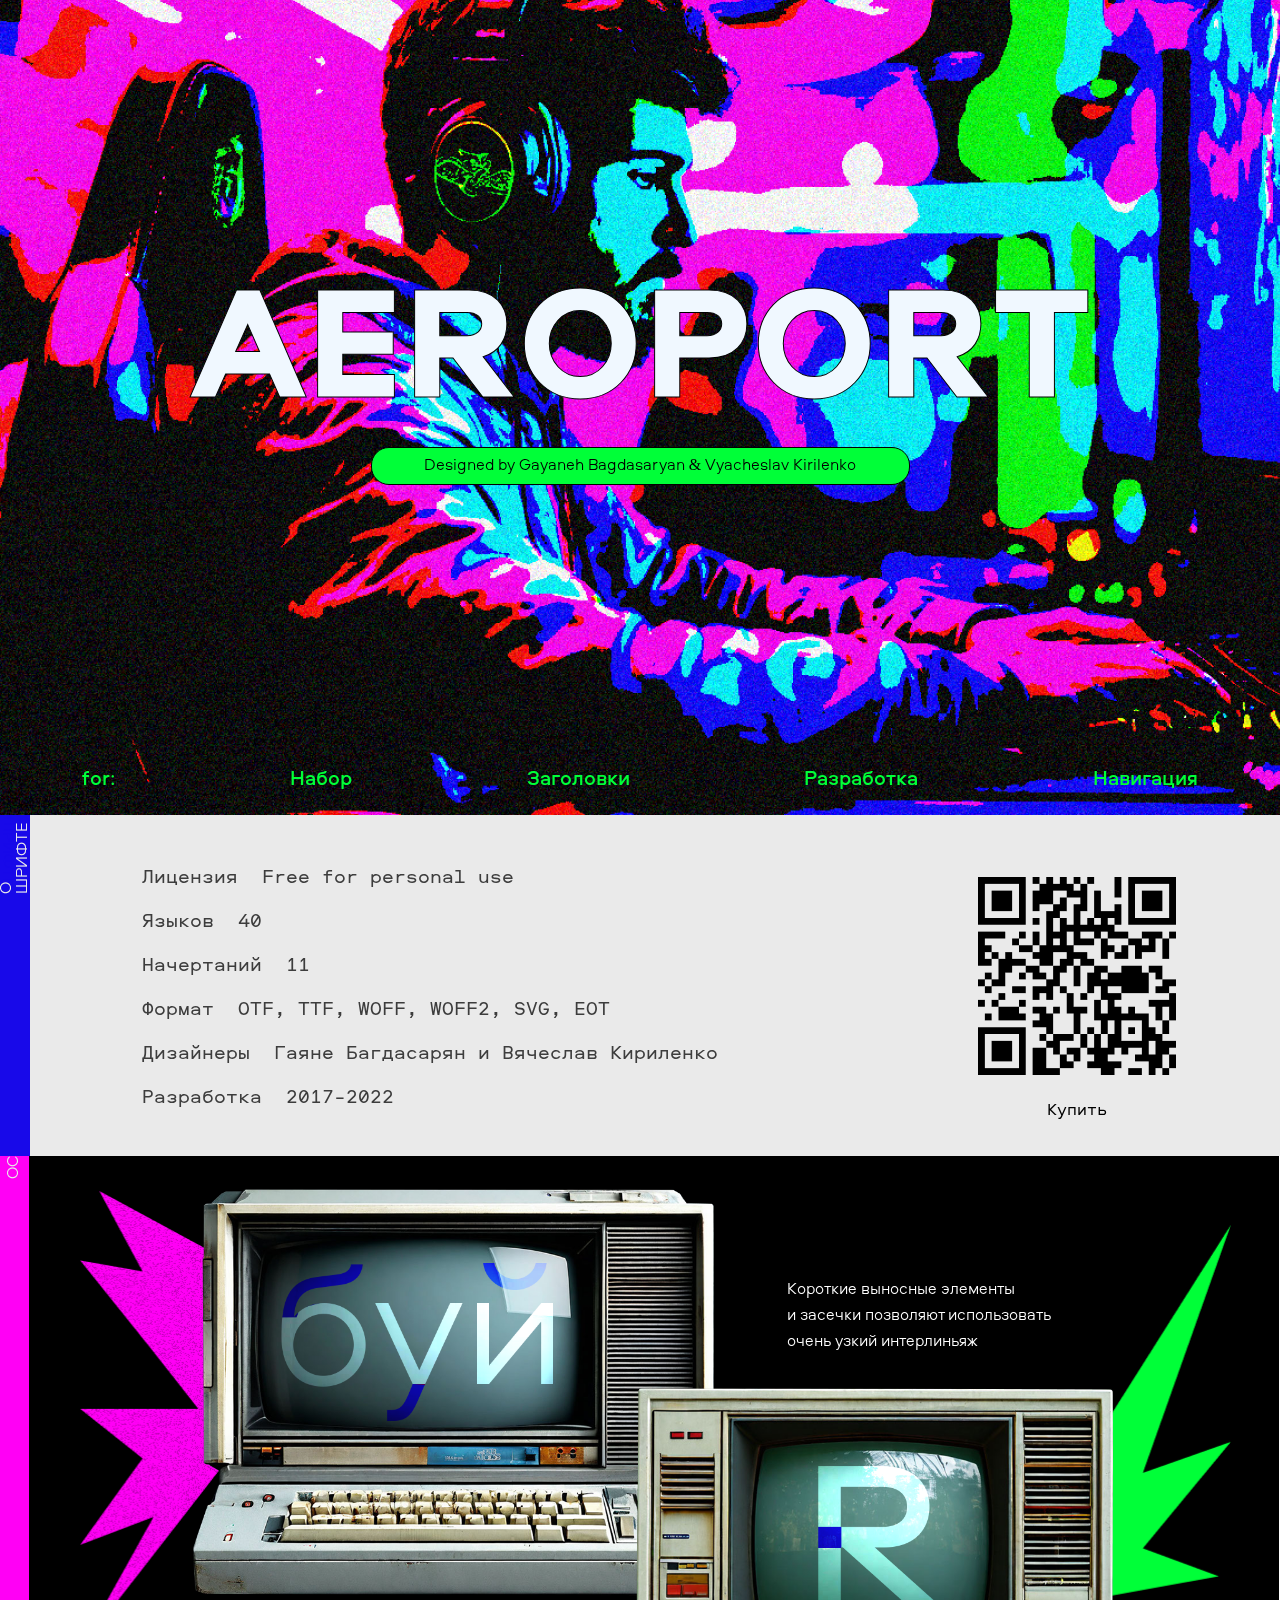
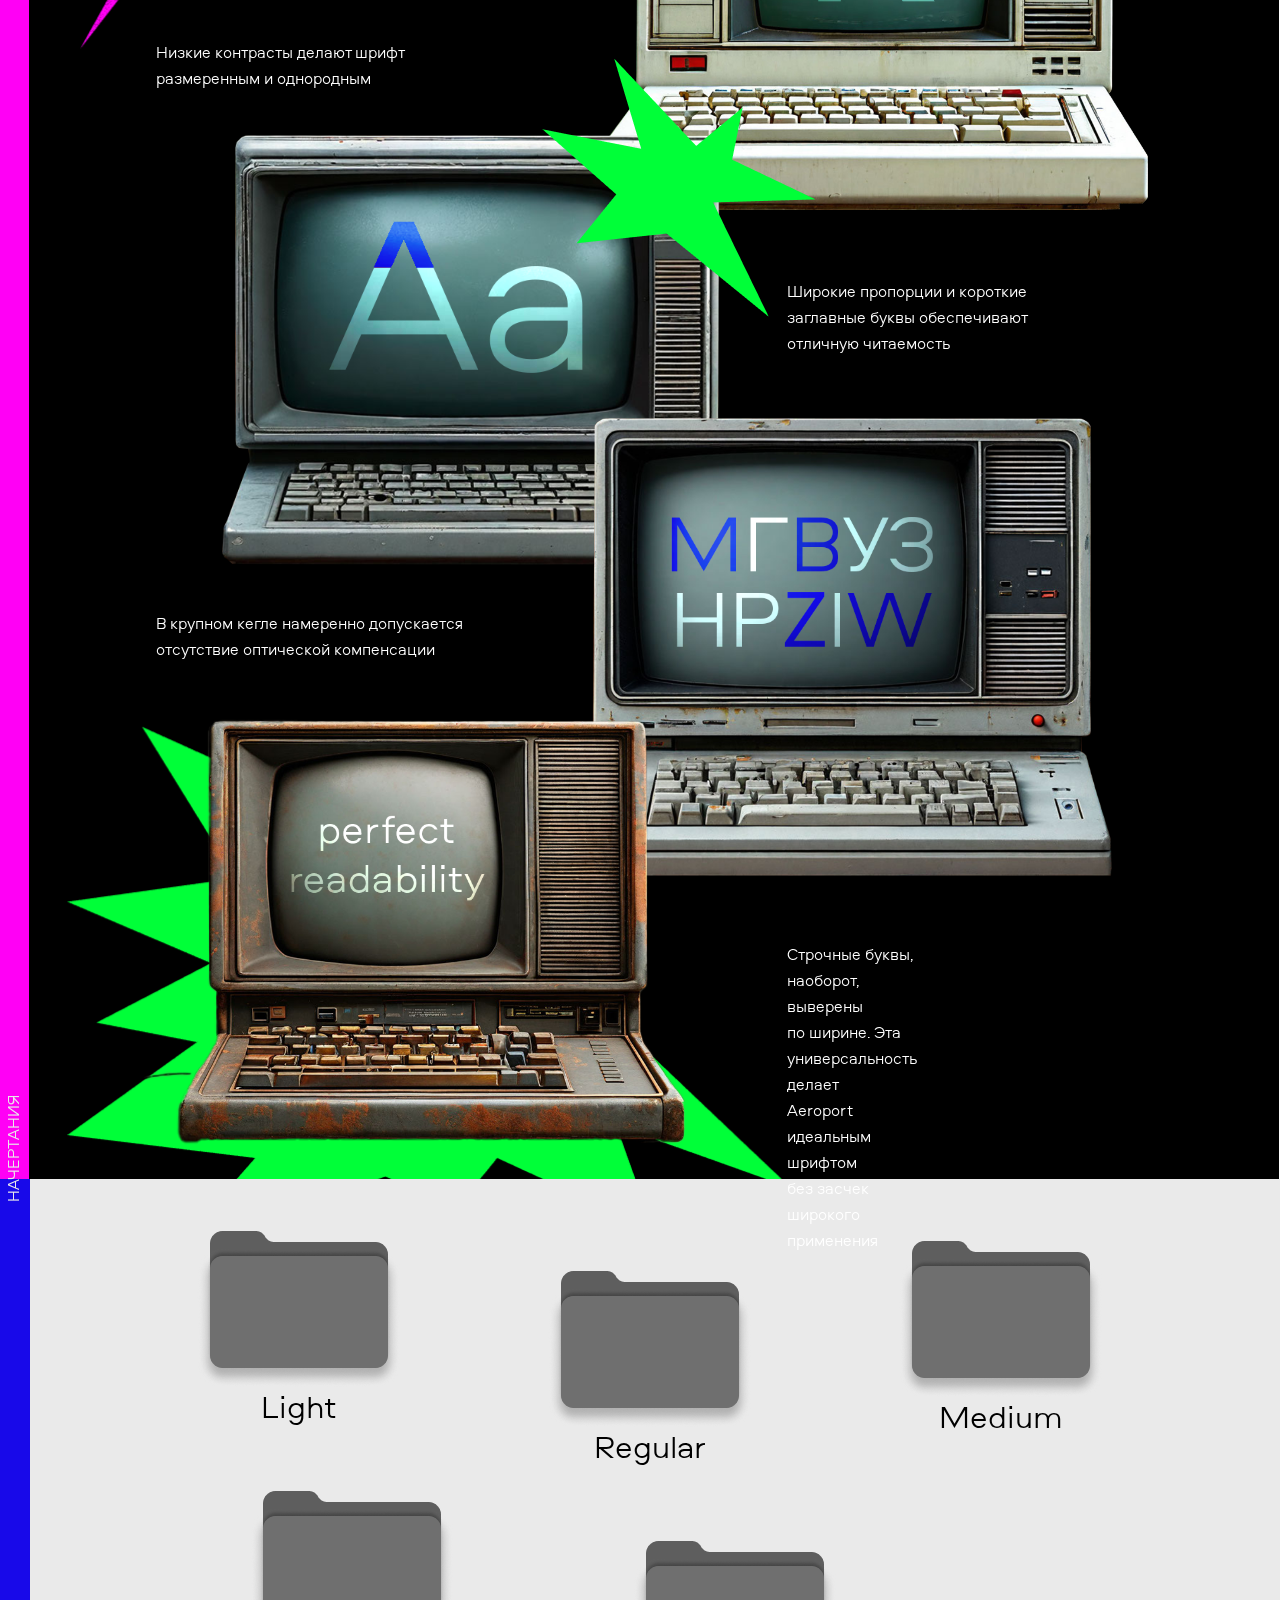
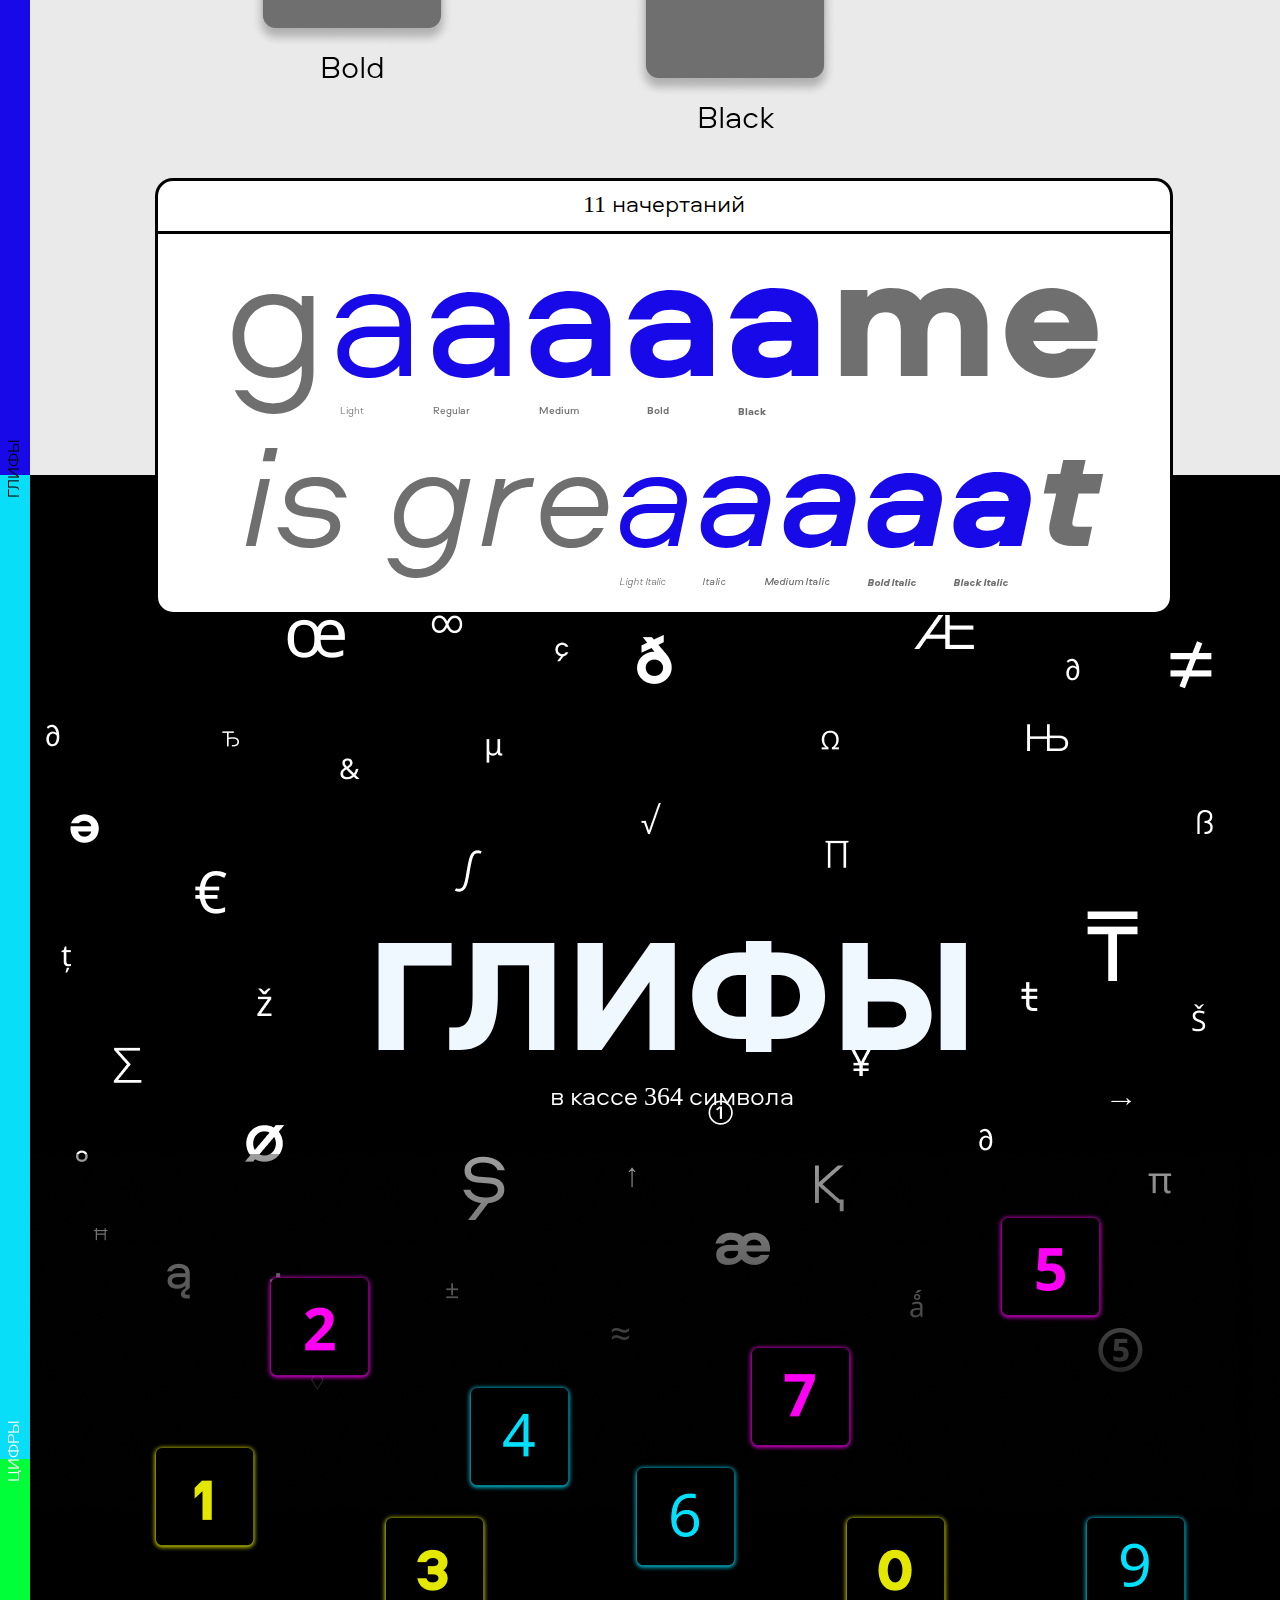
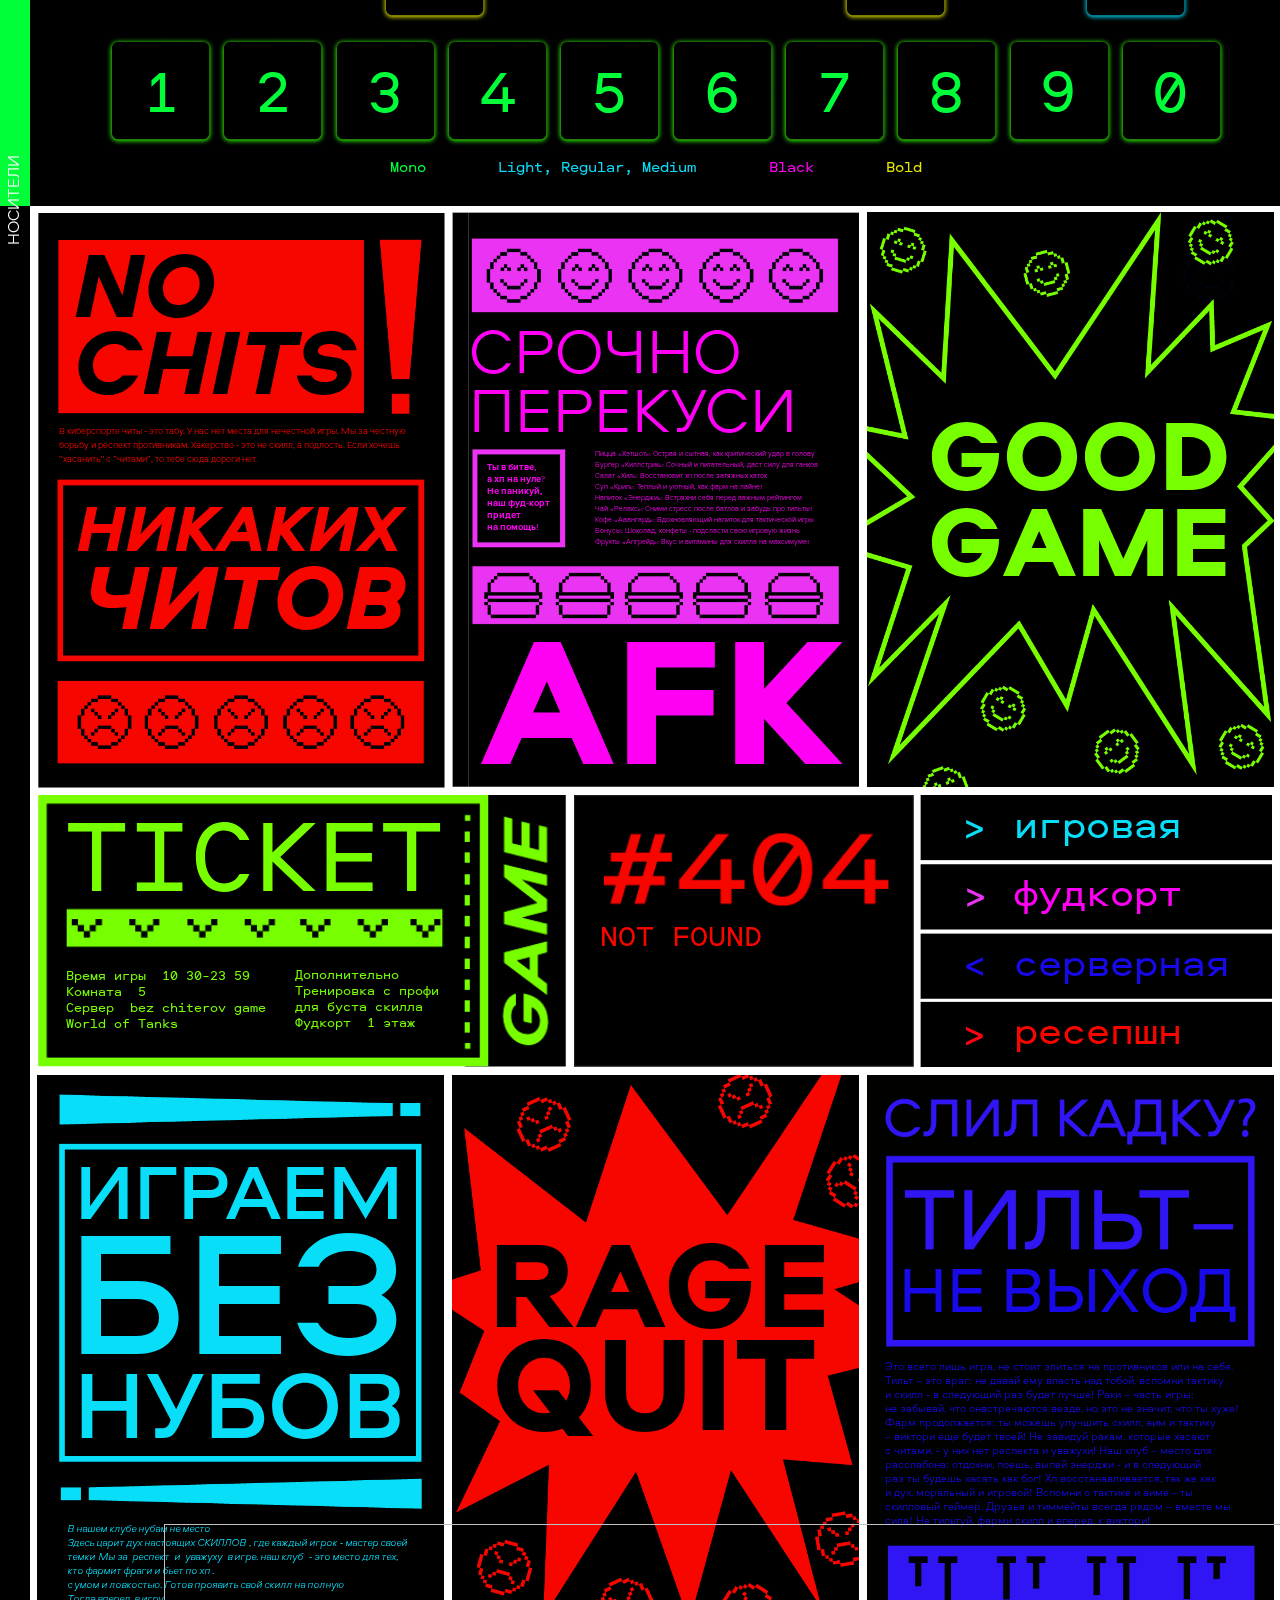
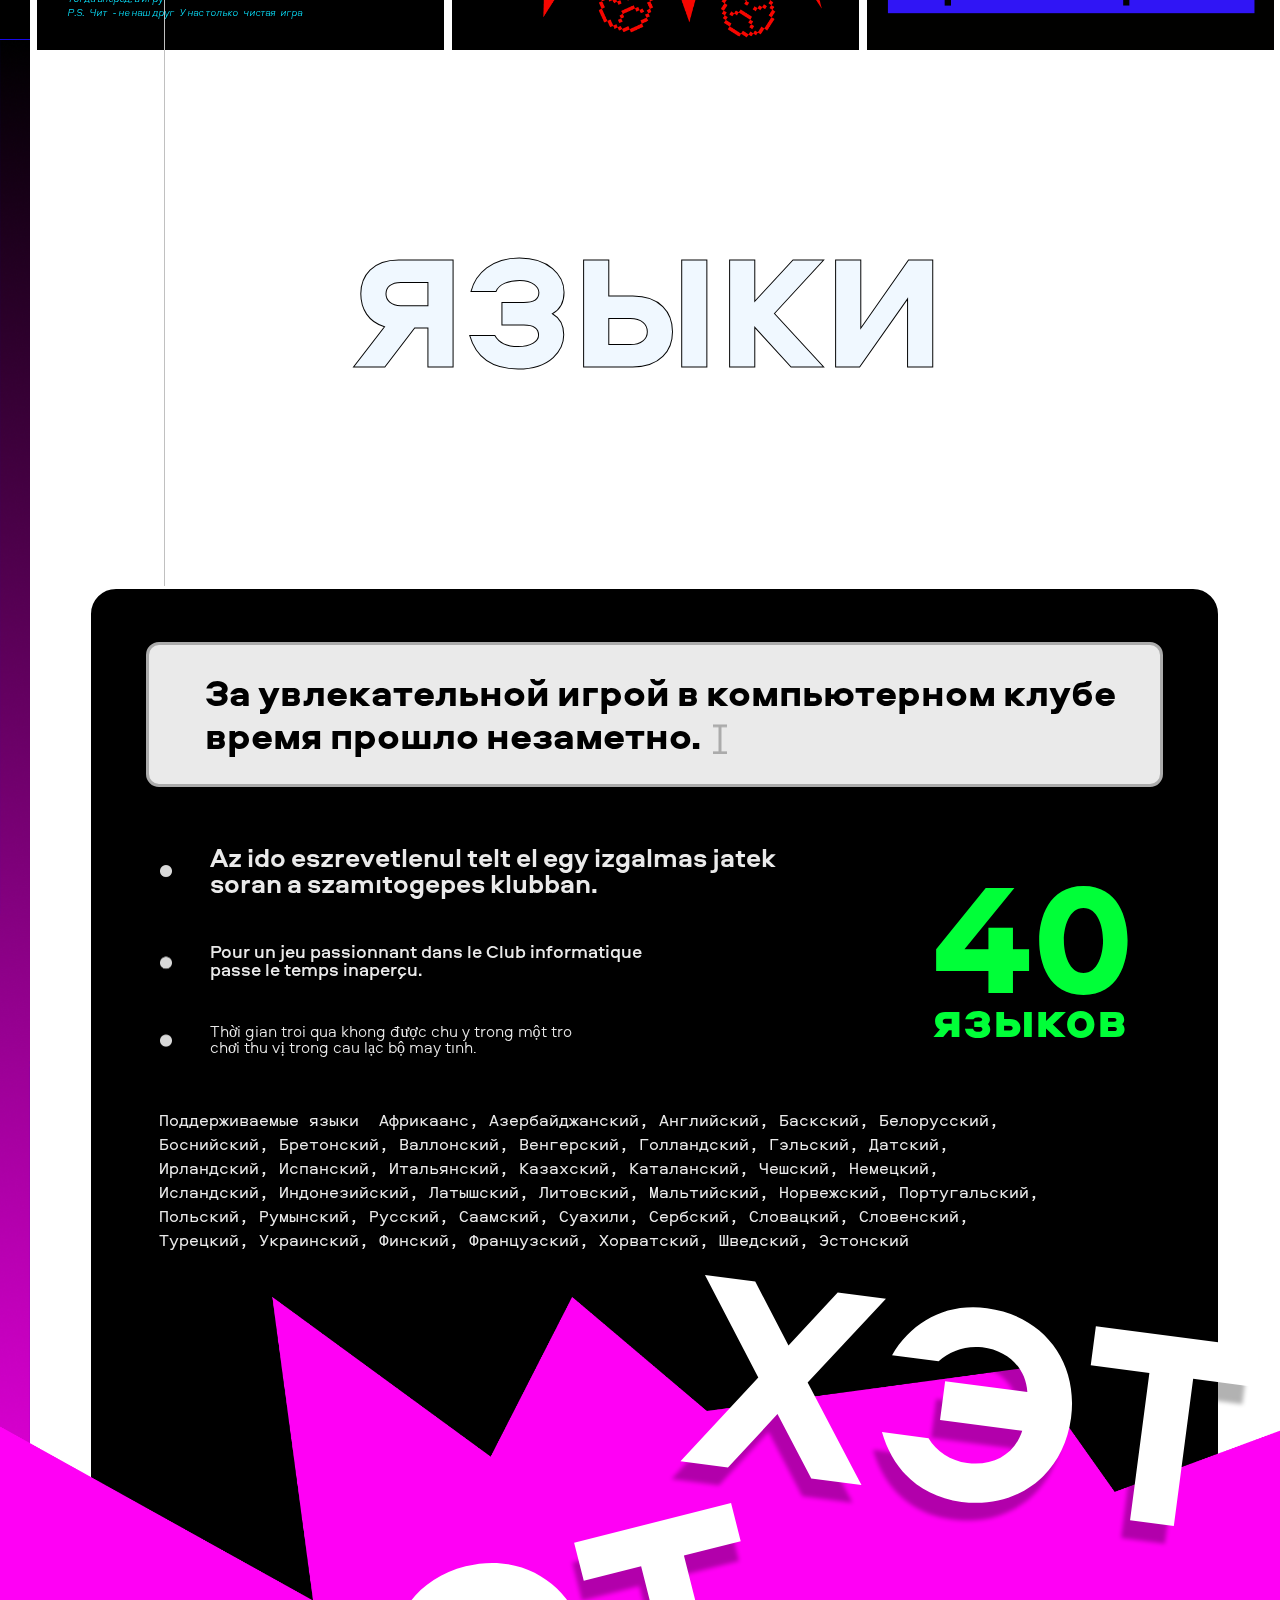
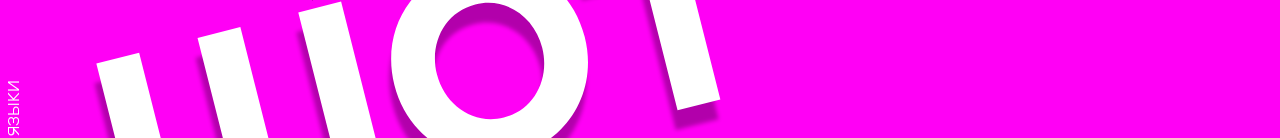
==== index.html @ 0248f1ca "drafr-version-2" ====
<!DOCTYPE html>
<html lang="en">
<head>
<meta charset="UTF-8">
<meta name="viewport" content="width=device-width, initial-scale=1.0">
<title>Document</title>
<link rel="stylesheet" href="./css/style.css">
</head>
<body>
    <div id="all-content">
<section class="section-1">
    <div id="section-1-d1">
        <p class="h1">AEROPORT</p> 
        <div class="rectangle"> 
        <div class="section-h2"> Designed by Gayaneh Bagdasaryan & Vyacheslav Kirilenko</div>
        </div>
    </div>
    <div id="for-sec1">
    <p class="text-sec1"> for:</p>
    <p class="text-sec1"> Набор</p>
    <p class="text-sec1"> Заголовки</p>
    <p class="text-sec1">Разработка</p>
    <p class="text-sec1">Навигация</p>
    </div>
</section>

<section class="section-2">
    <div id="navrectangle2">
        <p class="navcolumn">
            О ШРИФТЕ
        </p>
        <p id="navcolumn">О ШРИФТЕ </p>
    </div>
    <div class="contentsec2">
        <div> 
            <p class="aboutfont">
            Лицензия: Free for personal use <br>
            Языков: 40 <br>
            Начертаний: 11<br>
            Формат: OTF, TTF, WOFF, WOFF2, SVG, EOT <br>
            Дизайнеры: Гаяне Багдасарян и Вячеслав Кириленко <br>
            Разработка: 2017-2022
            </p>
        </div>
        <div class="QRbuy"> 
            <img src="./img/QR.png" alt="" class="QR">
            <p class="buy">Купить</p>
    </div> 
        </div> 
</section>

<section class="section-3">

<div id="sec3">
    <div>
    <img src="./img/star sec3.png" id="starsec3">
    <img src="./img/booy.png" id="booy">
    <p id="t1sec3" class="text-sec3"> Короткие выносные элементы <br> и засечки позволяют использовать <br> очень узкий интерлиньяж</p>
    <img src="./img/R.png" id="R">
    <p id="t2sec3" class="text-sec3"> Низкие контрасты делают шрифт <br> размеренным и однородным </p>
    <p id="t3sec3" class="text-sec3"> Широкие пропорции и короткие <br> заглавные буквы обеспечивают <br>отличную читаемость</p>
    <img src="./img/Aa.png" id="Aa">
    <p id="t4sec3" class="text-sec3"> В крупном кегле намеренно допускается <br> отсутствие оптической компенсации</p>
    <img src="./img/МГВУЗ HPZIW.png" id="HPZIW">
    <p id="t5sec3" class="text-sec3"> Строчные буквы, наоборот, выверены <br> по ширине. Эта универсальность делает<br> Aeroport идеальным шрифтом <br> без засчек широкого применения</p>
    <img src="./img/perfect readability.png" id="perfectreadability">
</div>
<div id="background3-union">
    <div id="navrectangle3">
    <p id="navcolumn3"> ОСОБЕННОСТИ</p>
    <p class="dop-rec">mbbkggb</p>    
    </div>
    <img src="./img/background3.png" id="background3">
</div>
<img id="details-sec3" src="/img/details for sec3.png">
</div>
</section>
<div id="sec4">
    <div id="navrectangle4"> 
        <p id="navcolumn4">НАЧЕРТАНИЯ</p>
    </div>
</div>

<section id="section-4">
<div class="folders_union">
    <div class="folders" id="light-folder">
        <img src="./img/folder.png" id="light">
        <p class="text-sec4" id="t-light"> Light</p>
    </div>
    <div class="content-folder" id="content-folder1">
        <div class="arrows-folder"> 
        <img src="./img/Component 5/Vector 59.png">
        <img src="img/Component 5/Vector 60.png">
        </div>
        <div class="hr-content-folder"> </div>
        <div class="block-1-folders">
        <p class="h1-content-folder" id="h1-1-light-folder">Light </p>
        <p class="text-content-folder" id="text-1--folder">Жгучий экстаз, близкий к финишу, проявил себя в быстром забеге, где юный игрок ловко маневрировал, чтобы вырваться вперед, но внезапно, хитрый соперник, оказавшись перед ним,  заблокировал доступ к цели, и юный герой остался
            у подножия триумфа.</p>
        </div>
        <div class="block-2-folders">
        <p class="text2-folder1" class="h1-content-folder" >Light Italic </p>
        <p class="text2-folder1" class="text-content-folder">Жгучий экстаз, близкий к финишу, проявил себя в быстром забеге, где юный игрок ловко маневрировал, чтобы вырваться вперед, но внезапно, хитрый соперник, оказавшись перед ним,  заблокировал доступ к цели, и юный герой остался
            у подножия триумфа.</p>
        </div>
    </div>

    <div class="folders" id="regular-folder">
        <img src="./img/folder.png" id="regular">
        <p class="text-sec4" id="t-regular"> Regular</p>
    </div>
    <div class="content-folder" id="content-folder2">
        <div class="arrows-folder"> 
        <img src="./img/Component 5/Vector 59.png">
        <img src="img/Component 5/Vector 60.png">
        </div>
        <div class="hr-content-folder"> </div>
        <div class="block-1-folders">
        <p class="text-folder2" >Regular </p>
        <p class="text-folder2">Быстрый, яркий и захватывающий мир компьютерных игр <br>завораживает всех без исключения: от юных энтузиастов 
            <br>до опытных профессионалов.</p>
        </div>
        <div class="block-2-folders">
        <p  class="text2-folder2">Regular italic</p>
        <p  class="text2-folder2">Быстрый, яркий и захватывающий мир компьютерных игр <br>завораживает всех без исключения: от юных энтузиастов 
            <br>до опытных профессионалов.</p>
        </div>
    </div>

    <div class="folders" id="medium-folder">
    <img src="./img/folder.png" id="Medium">
    <p class="text-sec4" id="t-medium">Medium</p> 
    </div>
    <div class="content-folder" id="content-folder3">
        <div class="arrows-folder"> 
        <img src="./img/Component 5/Vector 59.png">
        <img src="img/Component 5/Vector 60.png">
        </div>
        <div class="hr-content-folder"> </div>
        <div class="block-1-folders">
        <p class="text1-folder3">Medium </p>
        <p class="text1-folder3">Быстрый, яркий и захватывающий мир компьютерных игр <br>завораживает всех без исключения: от юных энтузиастов 
            <br>до опытных профессионалов.</p>
        </div>
        <div class="block-2-folders">
        <p class="text2-folder3">Medium italic</p>
        <p class="text2-folder3">Быстрый, яркий и захватывающий мир компьютерных игр <br>завораживает всех без исключения: от юных энтузиастов 
            <br>до опытных профессионалов.</p>
        </div>
    </div>


    <div class="folders" id="bold-folder">
    <img src="./img/folder.png" id="bold">
    <p class="text-sec4" id="t-bold"> Bold</p>
    </div>
    <div class="content-folder" id="content-folder4">
        <div class="arrows-folder"> 
        <img src="./img/Component 5/Vector 59.png">
        <img src="img/Component 5/Vector 60.png">
        </div>
        <div class="hr-content-folder"> </div>
        <div class="block-1-folders">
        <p class="text1-folder4">Bold </p>
        <p class="text1-folder4" >Быстрый, яркий и захватывающий мир компьютерных игр <br>завораживает всех без исключения: от юных энтузиастов 
            <br>до опытных профессионалов.</p>
        </div>
        <div class="block-2-folders">
        <p class="text2-folder4">Bold italic</p>
        <p class="text2-folder4">Быстрый, яркий и захватывающий мир компьютерных игр <br>завораживает всех без исключения: от юных энтузиастов 
            <br>до опытных профессионалов.</p>
        </div>
    </div>

    <div class="folders"id="black-folder">
    <img src="./img/folder.png" id="black">
    <p class="text-sec4" id="t-black"> Black</p>
    </div>
    <div class="content-folder" id="content-folder5">
        <div class="arrows-folder"> 
        <img src="./img/Component 5/Vector 59.png">
        <img src="img/Component 5/Vector 60.png">
        </div>
        <div class="hr-content-folder"> </div>
        <div class="block-1-folders">
        <p class="text1-folder5">Black </p>
        <p class="text1-folder5">Жгучий экстаз, близкий к финишу, проявил себя в быстром забеге, где юный игрок ловко маневрировал, чтобы вырваться вперед, но внезапно, хитрый соперник, оказавшись перед ним,  заблокировал доступ к цели, и юный герой остался
            у подножия триумфа.</p>
        </div>
        <div class="block-2-folders">
        <p class="text2-folder5">Black italic</p>
        <p class="text2-folder5">Жгучий экстаз, близкий к финишу, проявил себя в быстром забеге, где юный игрок ловко маневрировал, чтобы вырваться вперед, но внезапно, хитрый соперник, оказавшись перед ним,  заблокировал доступ к цели, и юный герой остался 
            у подножия триумфа.</p>
        </div>
    </div>

    <div class="folders"id="mono-folder">
    <img src="./img/folder.png" id="mono">
    <p class="text-sec4" id="t-mono">Mono</p>
    </div>
    <div class="content-folder" id="content-folder6">
        <div class="arrows-folder"> 
        <img src="./img/Component 5/Vector 59.png">
        <img src="img/Component 5/Vector 60.png">
        </div>
        <div class="hr-content-folder"> </div>
        <div class="block-1-folders">
        <p class="text1-folder6">Mono </p>
        <p class="text1-folder6">Жгучий экстаз, близкий к финишу, проявил себя в быстром забеге, где юный игрок ловко маневрировал, чтобы вырваться вперед, но внезапно, хитрый соперник, оказавшись перед ним,  заблокировал доступ к цели, и юный герой остался
            у подножия триумфа.</p>
        </div>
    </div>  
</div>




<div id="typefaces">
    <p id="h1-typefaces"> 11 начертаний</p>
    <div id="hr-typefaces"> </div>
    <div id="gameisgreat">
    <div id="letters-gaaaaame">
    <p class="gaaaaame" id="g">g</p>
    <p class="gaaaaame" class="a" id="a-l">a</p>
    <p class="gaaaaame" class="a"id="a-r">a</p>
    <p class="gaaaaame" class="a"id="a-m">a</p>
    <p class="gaaaaame" class="a" id="a-bo">a</p>
    <p class="gaaaaame"class="a"id="a-bl">a</p>
    <p class="gaaaaame"id="m">m</p>
    <p class="gaaaaame"id="e">e</p>
    </div>
    <div class="signatures" id="signatures-gaaaaame">
        <p id="Light-typefaces"> Light</p>
        <p id="Regular-typefaces"> Regular</p>
        <p id="Medium-typefaces">Medium </p>
        <p id="Bold-typefaces"> Bold </p>
        <p id="Black-typefaces"> Black </p>
    </div>
    <div id="letters-greaaaaat"> 
        <p class="greaaaaat" id="isgre"> is gre</p>
        <p class="greaaaaat"id="a-l-i">a</p>
        <p class="greaaaaat"id="a-i">a</p>
        <p class="greaaaaat"id="a-m-i"> a</p>
        <p class="greaaaaat" id="a-bo-i"> a</p>
        <p class="greaaaaat" id="a-bl-i"> a</p>
        <p class="greaaaaat" id="t"> t</p>
    </div>
    <div class="signatures" id="signatures-greaaaaat">
        <p  id="LightItalic-typefaces"> Light Italic</p>
        <p id="Italic-typefaces"> Italic</p>
        <p id="MediumItalic-typefaces">Medium Italic</p>
        <p id="BoldItalic-typefaces"> Bold Italic</p>
        <p id="BlackItalic-typefaces"> Black Italic</p>
    </div>
    </div>
</div>
</section>

<section id="section-5">
<div id="navrectangle5"> 
<p id="navcolumn5">ГЛИФЫ</p>
<p class="dop-rec">g</p>
</div>
<div id="glips">
<p id="h1-Glifs"> ГЛИФЫ</p>
<p id="cassa"> в кассе 364 символа</p>
</div>
<div id="navrectangle6"> 
    <p id="navcolumn6">ЦИФРЫ</p>
    <p class="dop-rec">g</p>
</div>
<img src=".//img/buttom yellow.png" id="one-yellow">
<!-- <p class="bold-numbers" id="number-one-yellow"> 1</p> -->
<img src=".//img/buttom pink.png" id="two-pink">
<img src=".//img/buttom yellow3.png" id="three-yellow">
<img src=".//img/buttom blue.png" id="fore-blue">
<img src=".//img/buttom blue6.png" id="six-blue">
<img src=".//img/buttom pink 7.png" id="seven-pink">
<img src=".//img/buttom yellow 0.png" id="zero-yellow">
<img src=".//img/buttom pink 5.png" id="five-pink">
<img src=".//img/buttom blue9.png" id="nine-blue">
<div id="green-buttoms">
<img src=".//img/buttom green.png">
<img src=".//img/buttom green.png">
<img src=".//img/buttom green.png">
<img src=".//img/buttom green.png">
<img src=".//img/buttom green.png">
<img src=".//img/buttom green.png">
<img src=".//img/buttom green.png">
<img src=".//img/buttom green.png">
<img src=".//img/buttom green.png">
<img src=".//img/buttom green.png">
</div>
<div id="numbers-green-buttoms">
<p>1 </p>
<p>2 </p>
<p>3 </p>
<p>4 </p>
<p> 5</p>
<p>6 </p>
<p>7 </p>
<p>8</p>
<p> 9</p>
<p> 0</p>
</div> 
<div id="numbers-typefaces">
<p id="Mono-numbers-typefaces"> Mono</p>
<p id="Light-numbers-typefaces"> Light, Regular, Medium </p>
<p id="Black-numbers-typefaces"> Black</p>
<p id="Bold-numbers-typefaces"> Bold</p>
</div>
</section>

<section id="section-6">
    <div id="navrectangle7"> 
        <p class="dop-rec">g</p>
        <p id="navcolumn7">НОСИТЕЛИ</p>
    </div>
    <img src="./img/Ресурс 2-8.png" id="no-chits">
    <img src=".//img/Ресурс 1-8.png" id="noob">
    <img src="./img/Ресурс 3-8.png" id="go-eat">
    <img src="./img/">
    <p id="h1-no-chits"> NO <br>CHITS!</p>
    <p id="text-no-chits"> В киберспорте читы - это табу.  У нас нет места для нечестной игры. Мы за честную 
        <br>борьбу и респект противникам. Хакерство - это не скилл, а подлость. Если хочешь 
        <br>"хасанить" с "читами", то тебе сюда дороги нет.</p>
    <p id="h2-no"> НИКАКИХ </p>
    <p id="h2-chits"> ЧИТОВ </p>
    <p id="h1-go-eat"> СРОЧНО<br>ПЕРЕКУСИ</p>
    <img id="good-game" src="./img/good game.png">
    <p id="h1-good-game">GOOD <br> GAME</p>
    <p id="text-go-eat"> Пицца «Хэтшот»: Острая и сытная, как критический удар в голову
        <br>Бургер «Киллстрик»: Сочный и питательный, даст силу для ганков
        <br>Салат «Хил»: Восстановит хп после затяжных каток 
        <br>Суп «Крип»: Теплый и уютный, как фарм на лайне!
        <br>Напиток «Энерджи»: Встряхни себя перед важным рейтингом
        <br>Чай «Релакс»: Сними стресс после батлов и забудь про тильты!
        <br>Кофе «Авангард»: Вдохновляющий напиток для тактической игры 
        <br>Бонусы: Шоколад, конфеты - подсласти свою игровую жизнь
        <br>Фрукты «Апгрейд»: Вкус и витамины для скилла на максимуме!</p>
    <p id="text2-go-eat"> Ты в битве, 
        <br>а хп на нуле? 
        <br>Не паникуй, 
        <br>наш фуд-корт
        <br>придет 
        <br>на помощь! </p>
        <p id="AFK"> AFK</p>
    <img src=".//img/ticket.png" id="ticket">
    <p id="h1-ticket"> TICKET</p>
    <p class="text-ticket" id="text1-ticket"> Время игры: 10:30-23:59
        <br>Комната: 5
        <br>Сервер: bez_chiterov@game
        <br>World of Tanks</P>
    <p class="text-ticket" id="text2-ticket">Дополнительно:
        <br>Тренировка с профи
        <br>для буста скилла
        <br>Фудкорт (1 этаж) </P>
    <img src=".//img/not-found.png" id="not-found">
    <p id="text-not-found"> NOT FOUND</p>
    <img src=".//img/rec1-sec6.png" id="rec1-sec6">
    <p id="t-rec-sec6"> игровая</p>
    <img src=".//img/rec2-sec6.png" id="rec2-sec6">
    <p id="text-rec2-sec6"> фудкорт</p>
    <img src="./img/rec1-sec6png.png" id="sec3-sec6">
    <p id="text-rec1-sec6"> серверная</p>
    <img src=".//img/rec4-sec6.png" id="rec4-sec6"> 
    <p id="text-rec4-sec6"> ресепшн</p>
    <img id="noob1" src=".//img/noob .png">
    <p class="h-noob" id="h1-noob">ИГРАЕМ</p>
    <p class="h-noob" id="h2-noob">БЕЗ</p>
    <p class="h-noob" id="h3-noob">НУБОВ</p>
    <p id="text-noob"> В нашем клубе нубам не место!
        <br>Здесь царит дух настоящих  СКИЛЛОВ", где каждый игрок - мастер своей "
        <br>темки"Мы за "респект" и "уважуху" в игре. наш клуб" - это место для тех, 
        <br>кто фармит фраги и бьет по хп .
        <br>с умом и ловкостью. Готов проявить свой скилл на полную? 
        <br>Тогда вперед, в игру! 
        <br>P.S. "Чит" - не наш друг! У нас только "чистая" игра!</p>
    <img src=".//img/rage quit.png" id="rage-quit">
    <p id="h1-rage-quit">RAGE</p>
    <p id="h2-rage-quit">QUIT</p>
    <img id="tilt" src=".//img/tilt.png">
    <p id="h3-tilt"> НЕ ВЫХОД</p>
    <p id="text-tilt">Это всего лишь игра, не стоит злиться на противников или на себя. 
        <br> Тильт – это враг: не давай ему власть над тобой, вспомни тактику 
        <br>и скилл - в следующий раз будет лучше! Раки – часть игры: 
        <br>не забывай, что онвстречаются везде, но это не значит, что ты хуже! 
        <br>Фарм продолжается: ты можешь улучшить скилл, аим и тактику 
        <br>– виктори еще будет твоей! Не завидуй ракам, которые хасают 
        <br>с читами, - у них нет респекта и уважухи! Наш клуб – место для 
        <br>расслабона: отдохни, поешь, выпей энерджи - и в следующий 
        <br>раз ты будешь хасать как бог! Хп восстанавливается, так же как 
        <br>и дух, моральный и игровой! Вспомни о тактике и аиме – ты 
        <br>скилловый геймер. Друзья и тиммейты всегда рядом – вместе мы
        <br>сила! Не тильтуй, фарми скилл и вперед, к виктори!</p>
</section>
<section id="section8">
<div id="back-sec8-union">
    <div id="navrectangle8">
    <img id="img-navrectangle8" src=".//img/navrec7.png">
    <p id="navcolumn8"> ЯЗЫКИ</p>
    </div>
<img id="background8" src=".//img/MOSHED-2024-10-4-0-28-43.gif">
</div>
<div id="interface-sec8">
</div>
<p class="h1" id="h1-laguages"> ЯЗЫКИ</p>
<div id="search-sec8"></div>
<p id="text-search">За увлекательной игрой в компьютерном клубе <br> время прошло незаметно.</p>
<img id="cursor" src=".//img/cursor.png">
<p id="text1-laguages"> Az idő észrevétlenül telt el egy izgalmas játék <br>során a számítógépes klubban.</p>
<p id="text2-laguages">Pour un jeu passionnant dans le Club informatique <br>passé le temps inaperçu.</p>
<p id="text3-laguages"> Thời gian trôi qua không được chú ý trong một trò <br>chơi thú vị trong câu lạc bộ máy tính.</p>
<p id="text4-laguages"> Поддерживаемые языки: Африкаанс, Азербайджанский, Английский, Баскский, Белорусский, <br> Боснийский, Бретонский, Валлонский, Венгерский, Голландский, Гэльский, Датский, <br>Ирландский, Испанский, Итальянский, Казахский, Каталанский, Чешский, Немецкий, <br>Исландский, Индонезийский, Латышский, Литовский, Мальтийский, Норвежский, Португальский, <br>Польский, Румынский, Русский, Саамский, Cуахили, Сербский, Словацкий, Словенский, <br>Турецкий, Украинский, Финский, Французский, Хорватский, Шведский, Эстонский</p>
<img id="circles" src=".//img/points.png"> 
<img id="hatshot" src=".//img/background-hatshot.png">
<p id="fourty"> 40</p>
<p id="lang">языков</p>
<p id="HAT"> ХЭТ</p>
<p id="SHOT"> ШОТ</p>
<div id="footer">
    <p id="art-practice">Арт-практика</p>
    <p id="name-of-autor"> Калимуллина Азалия</p>
    <p id="group">Б24ДЗ08</p>
</div>
</section>

</div>
</body>
</html>
---- css/style.css ----
@import "reset.css";
@import "content.css";
@import "fonts.css";
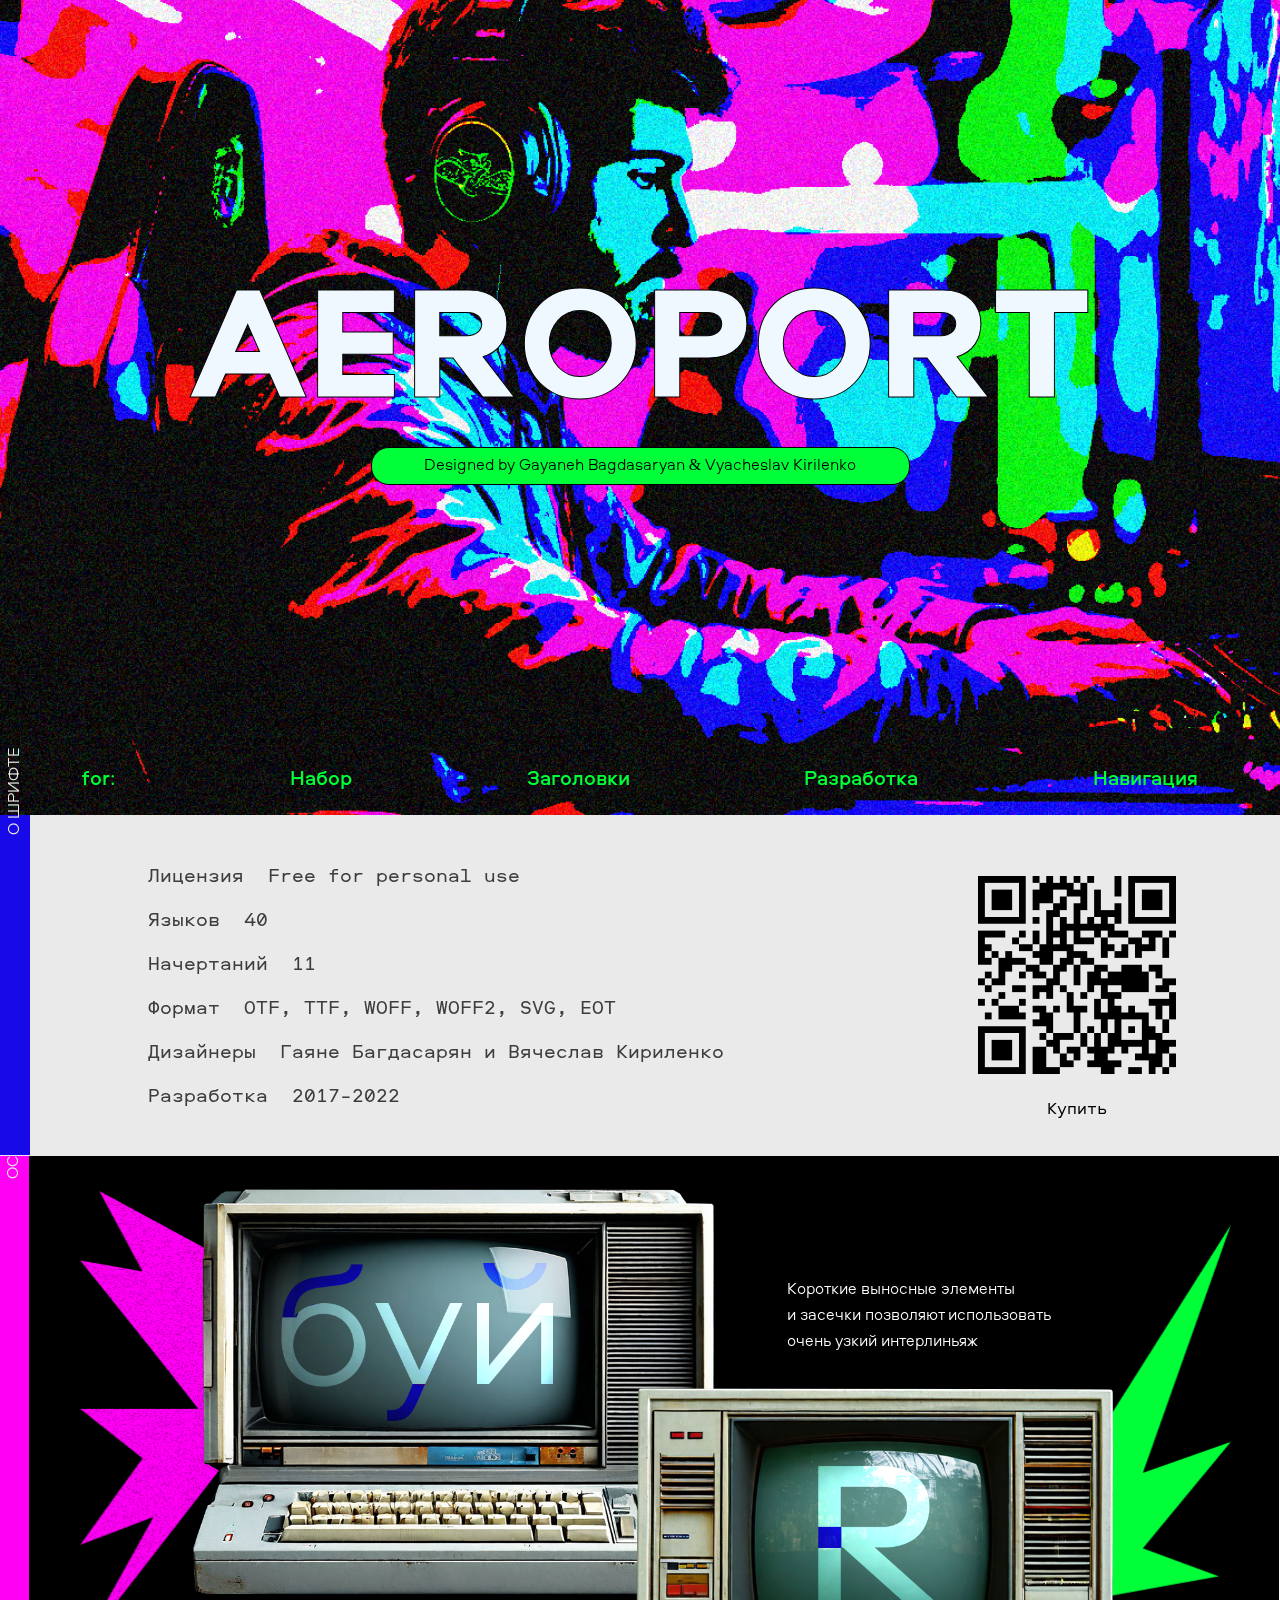
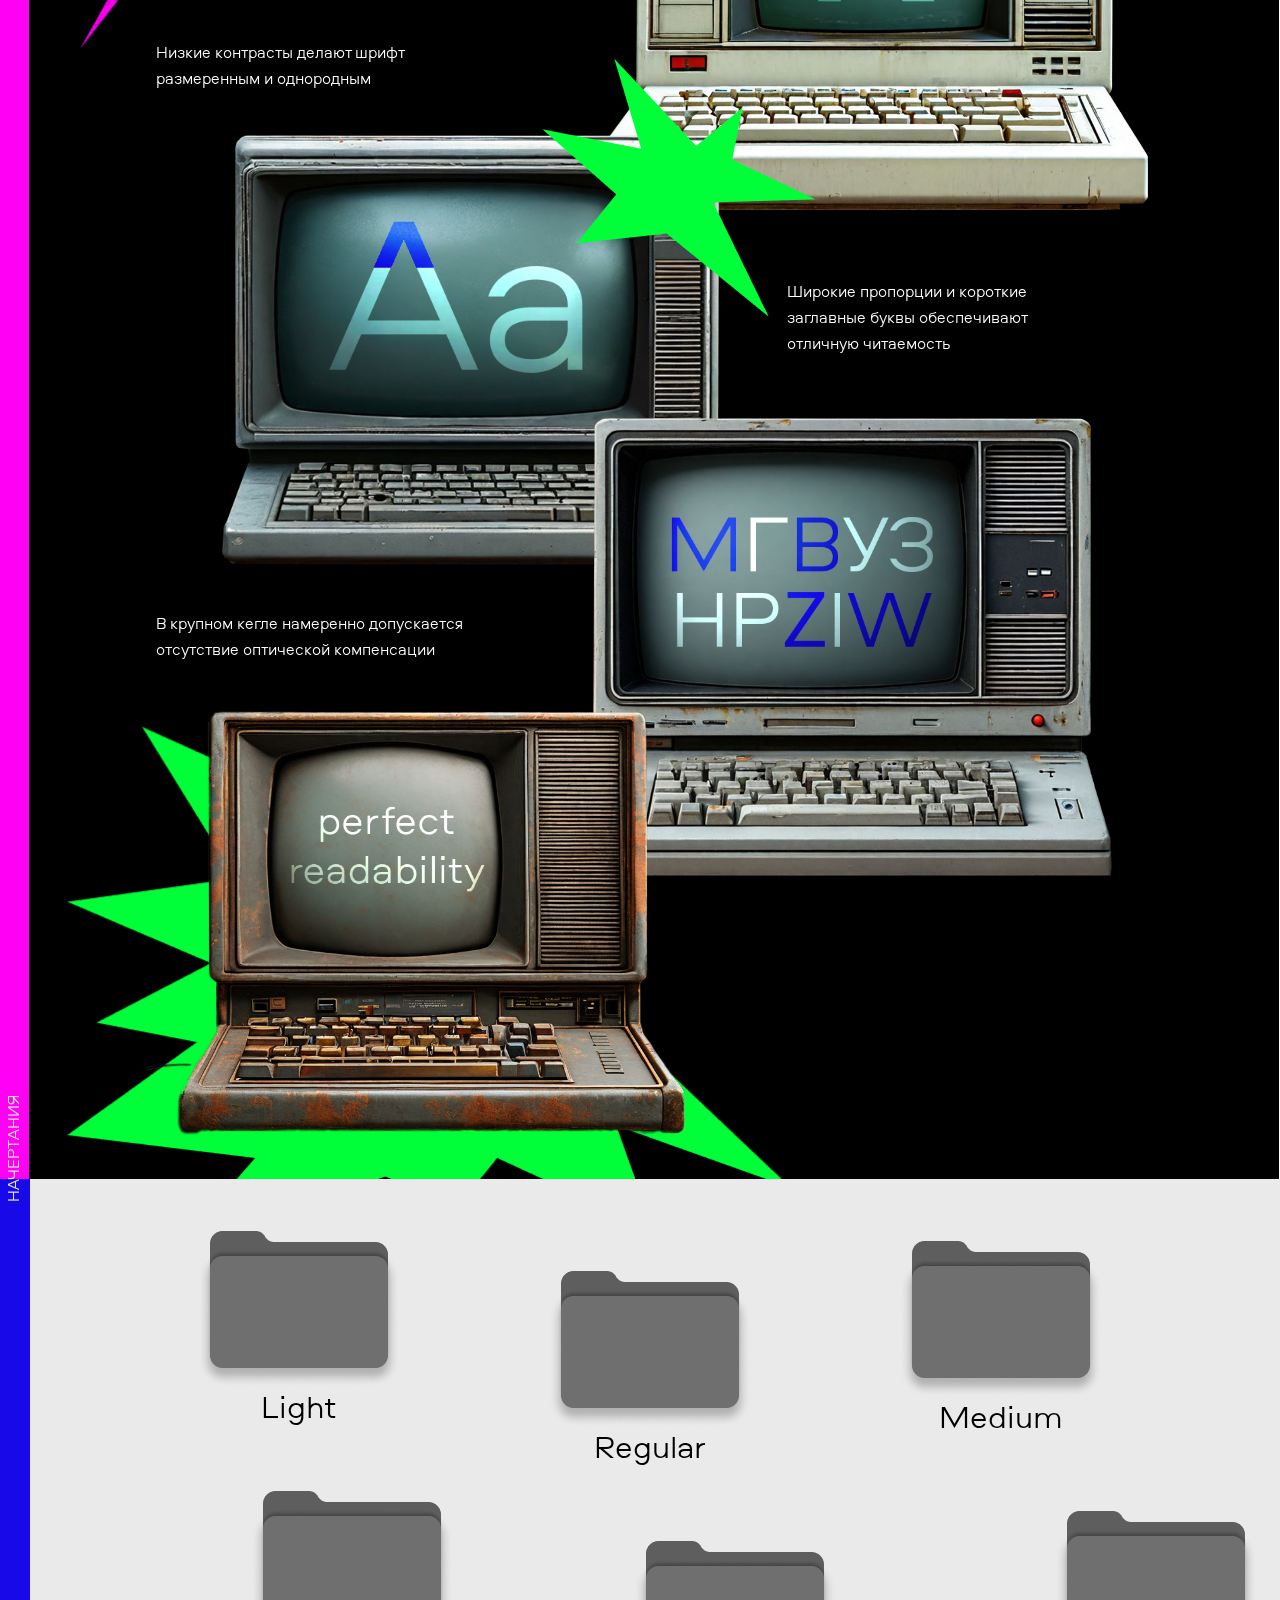
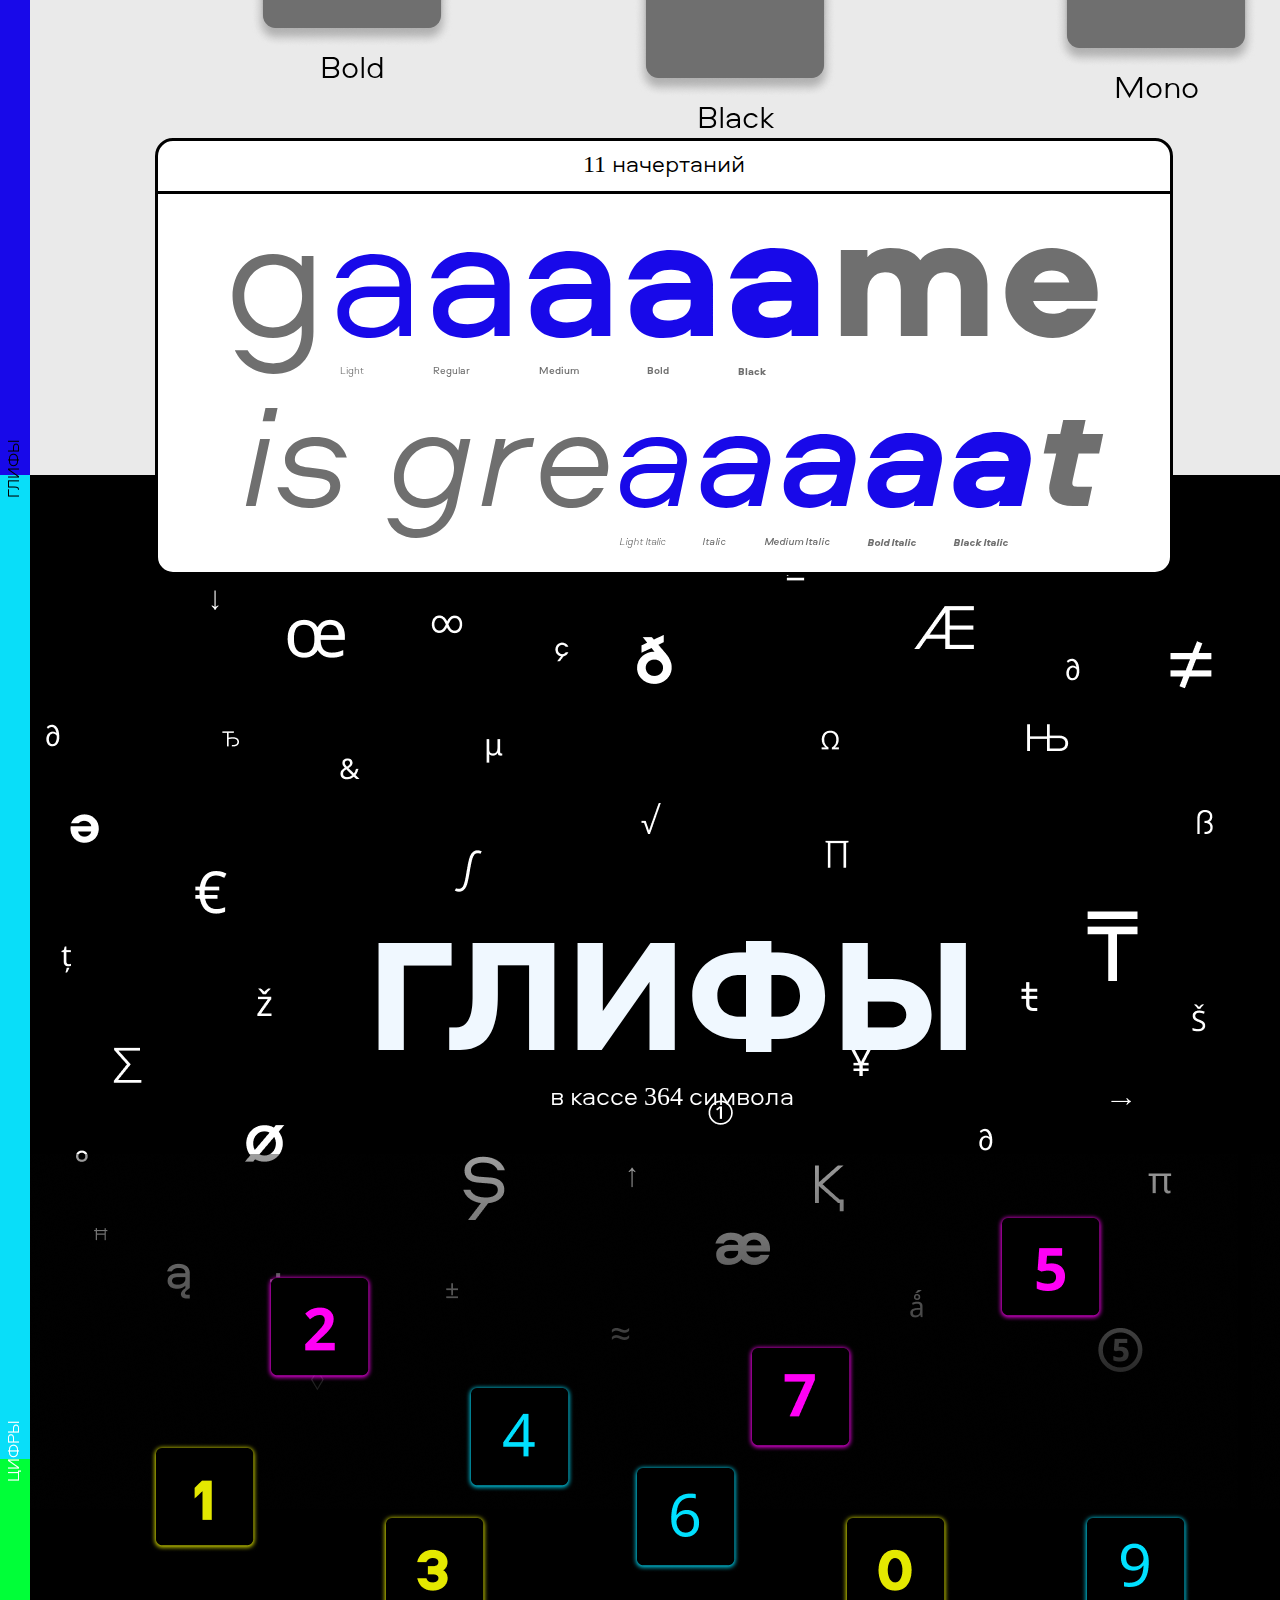
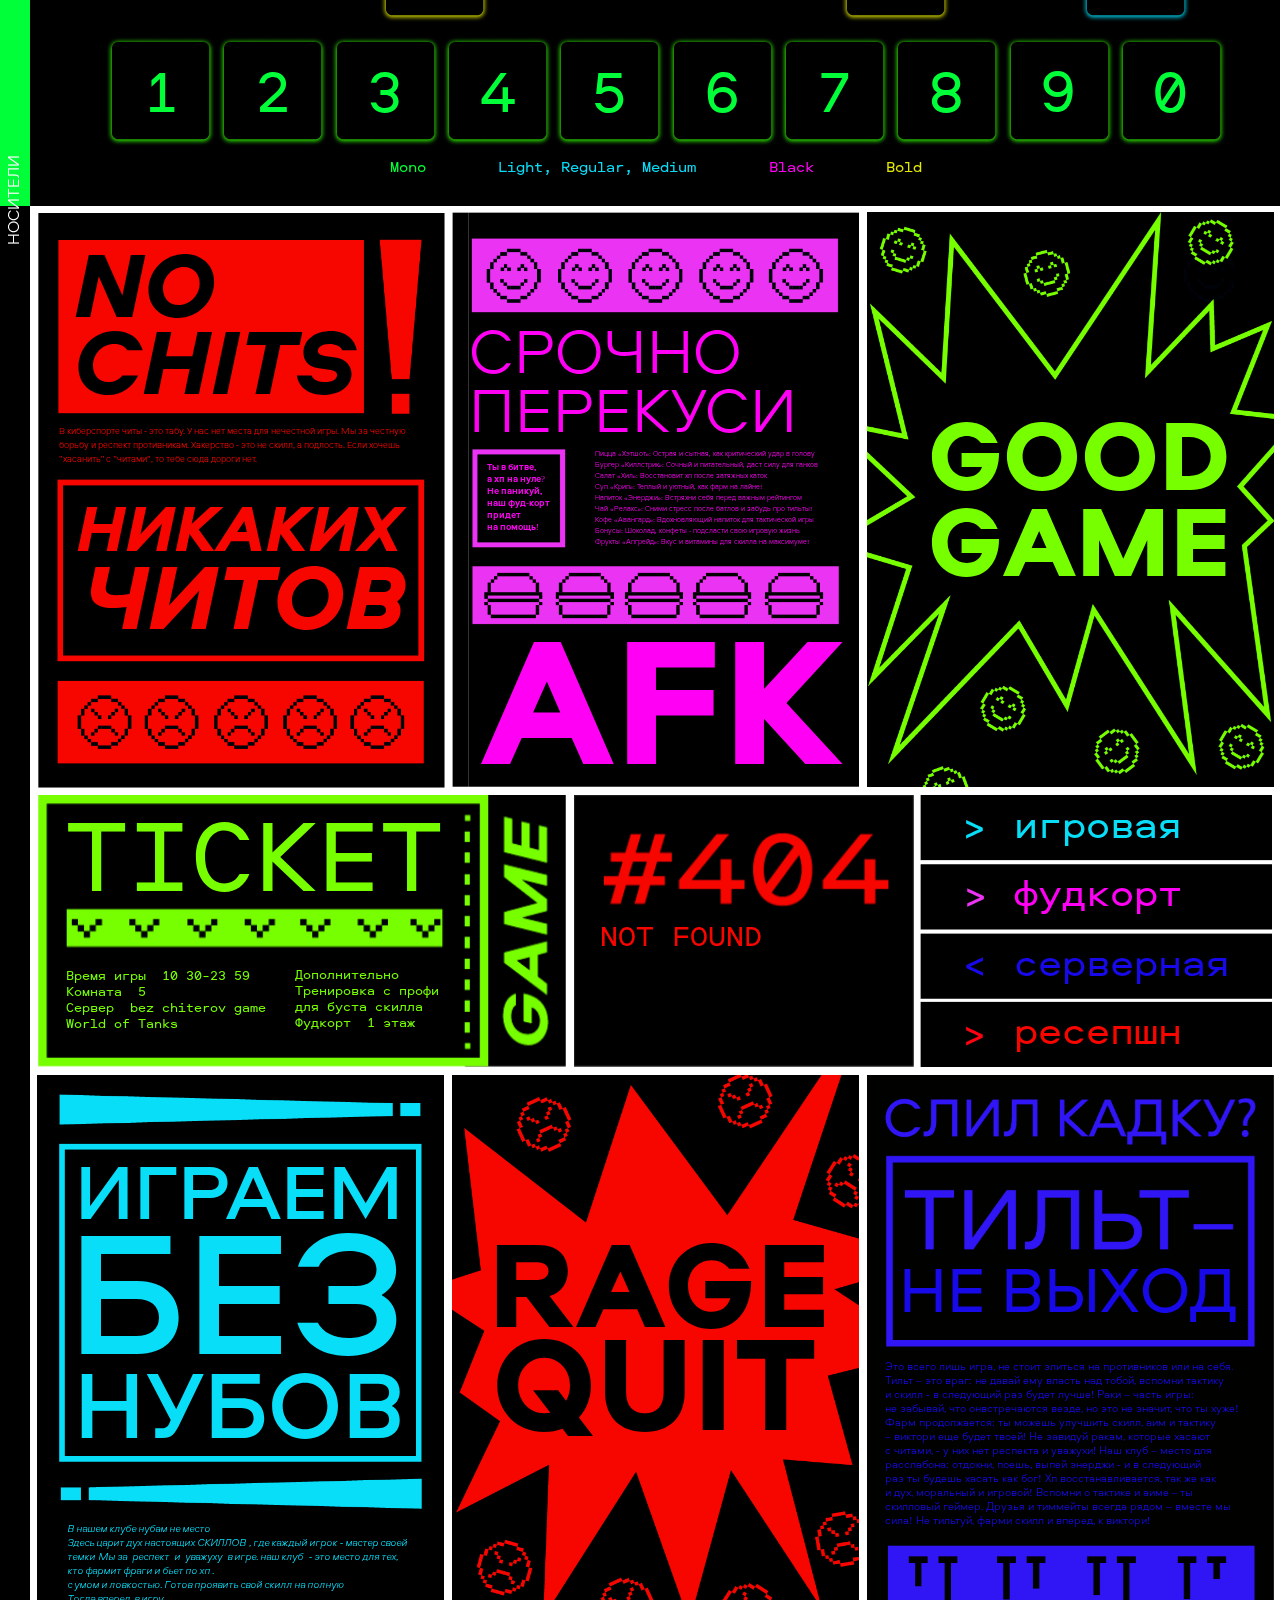
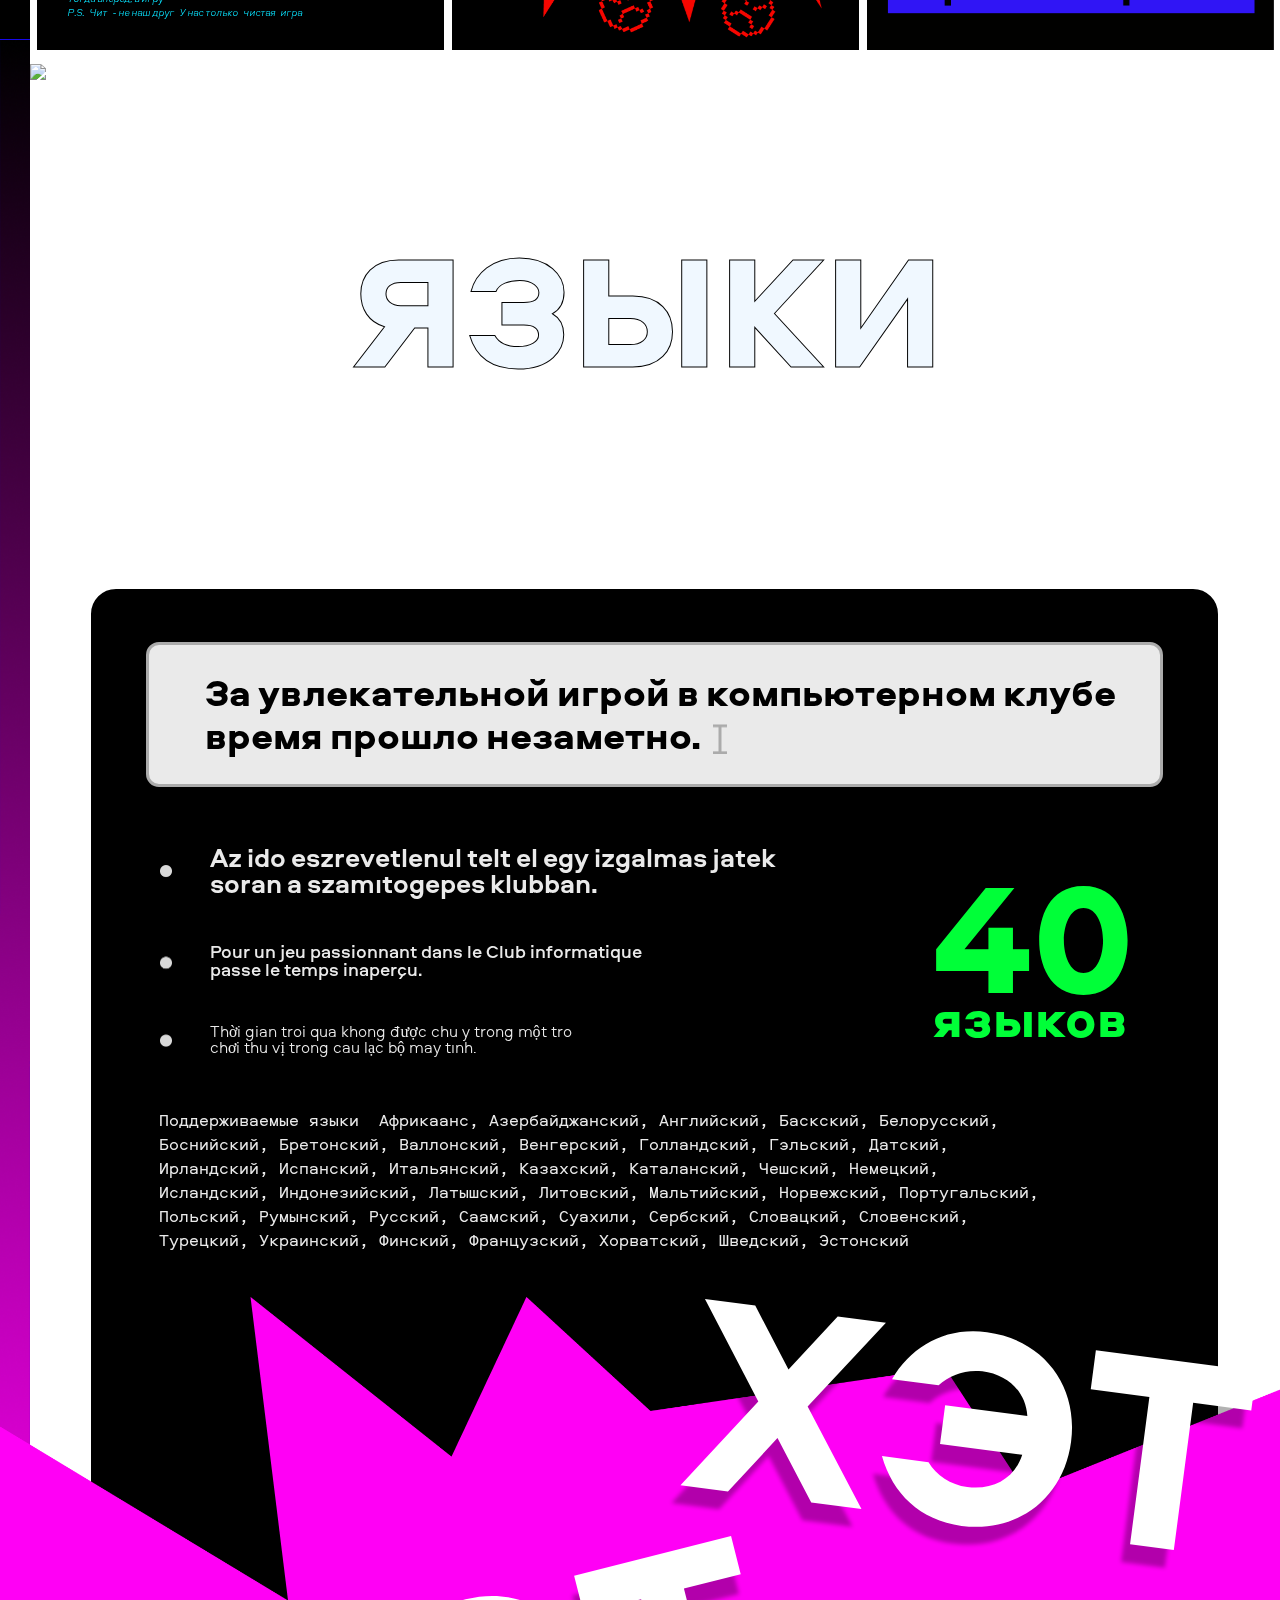
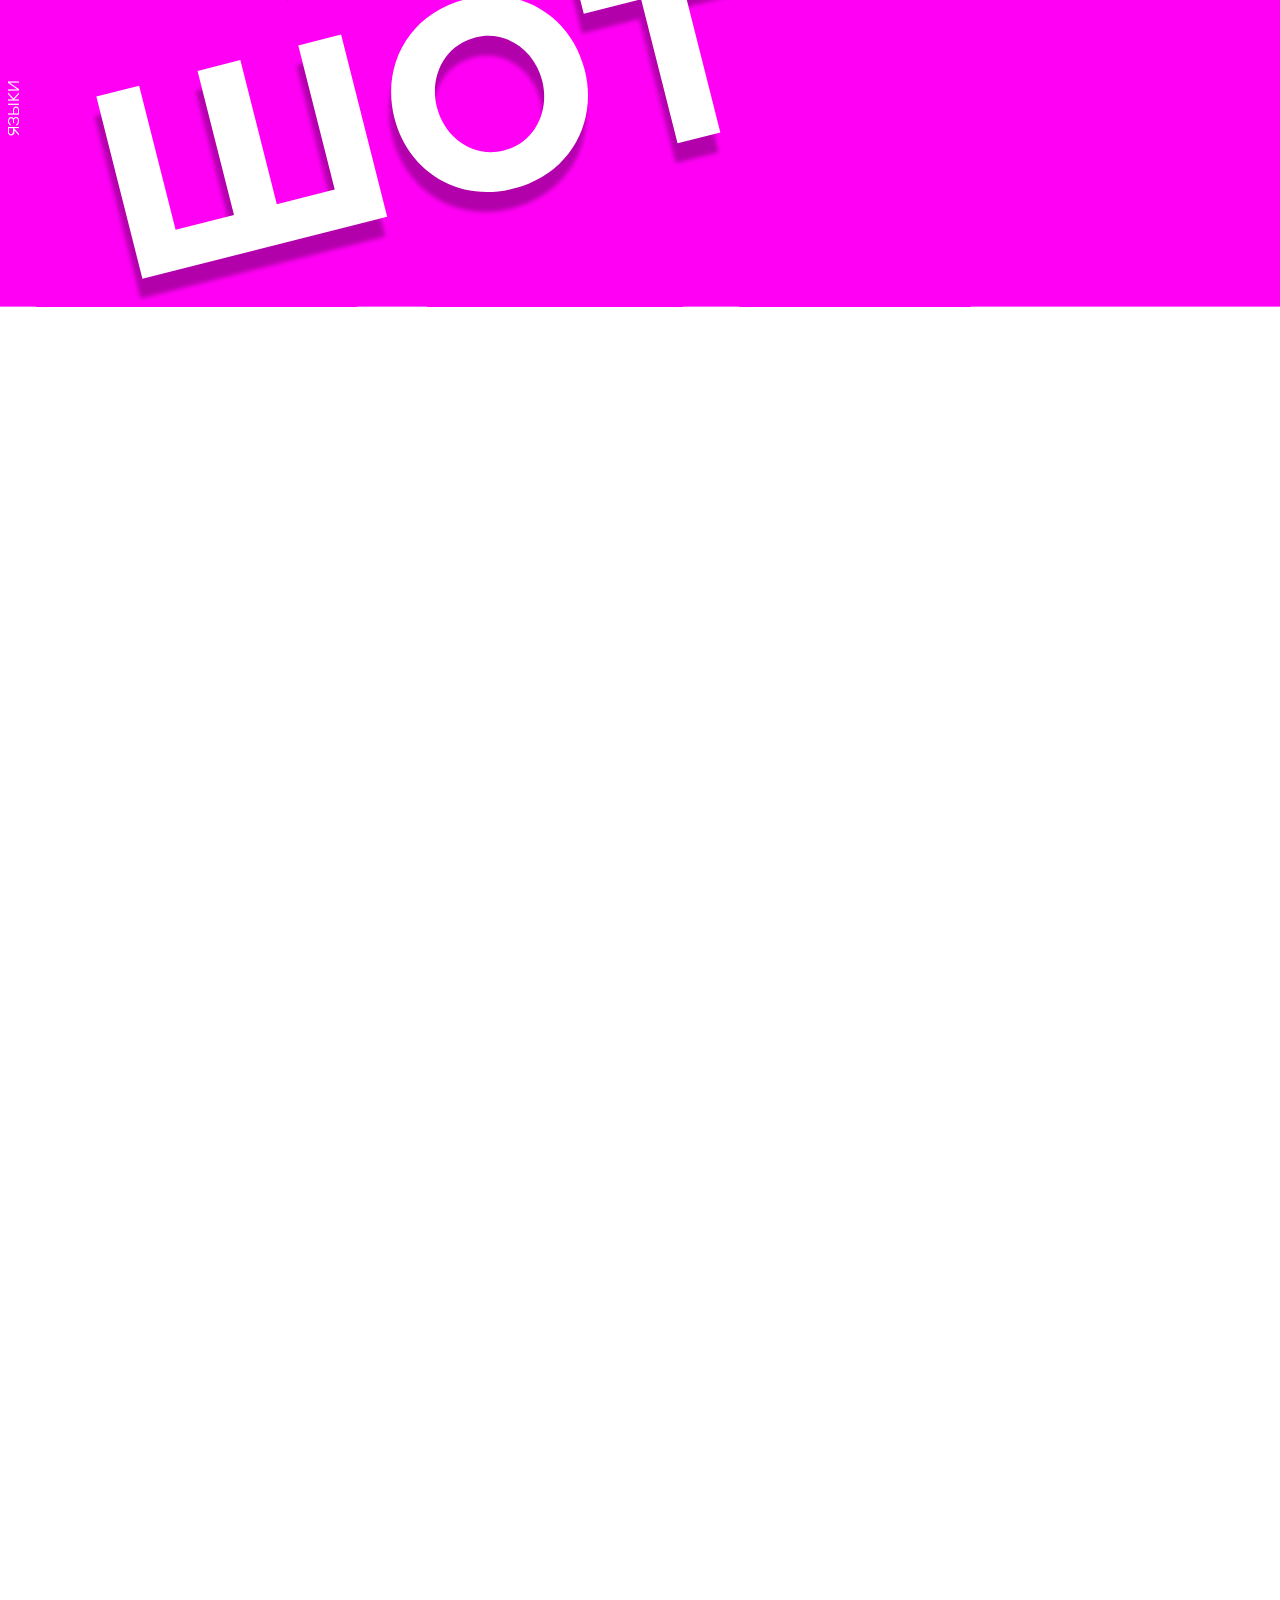
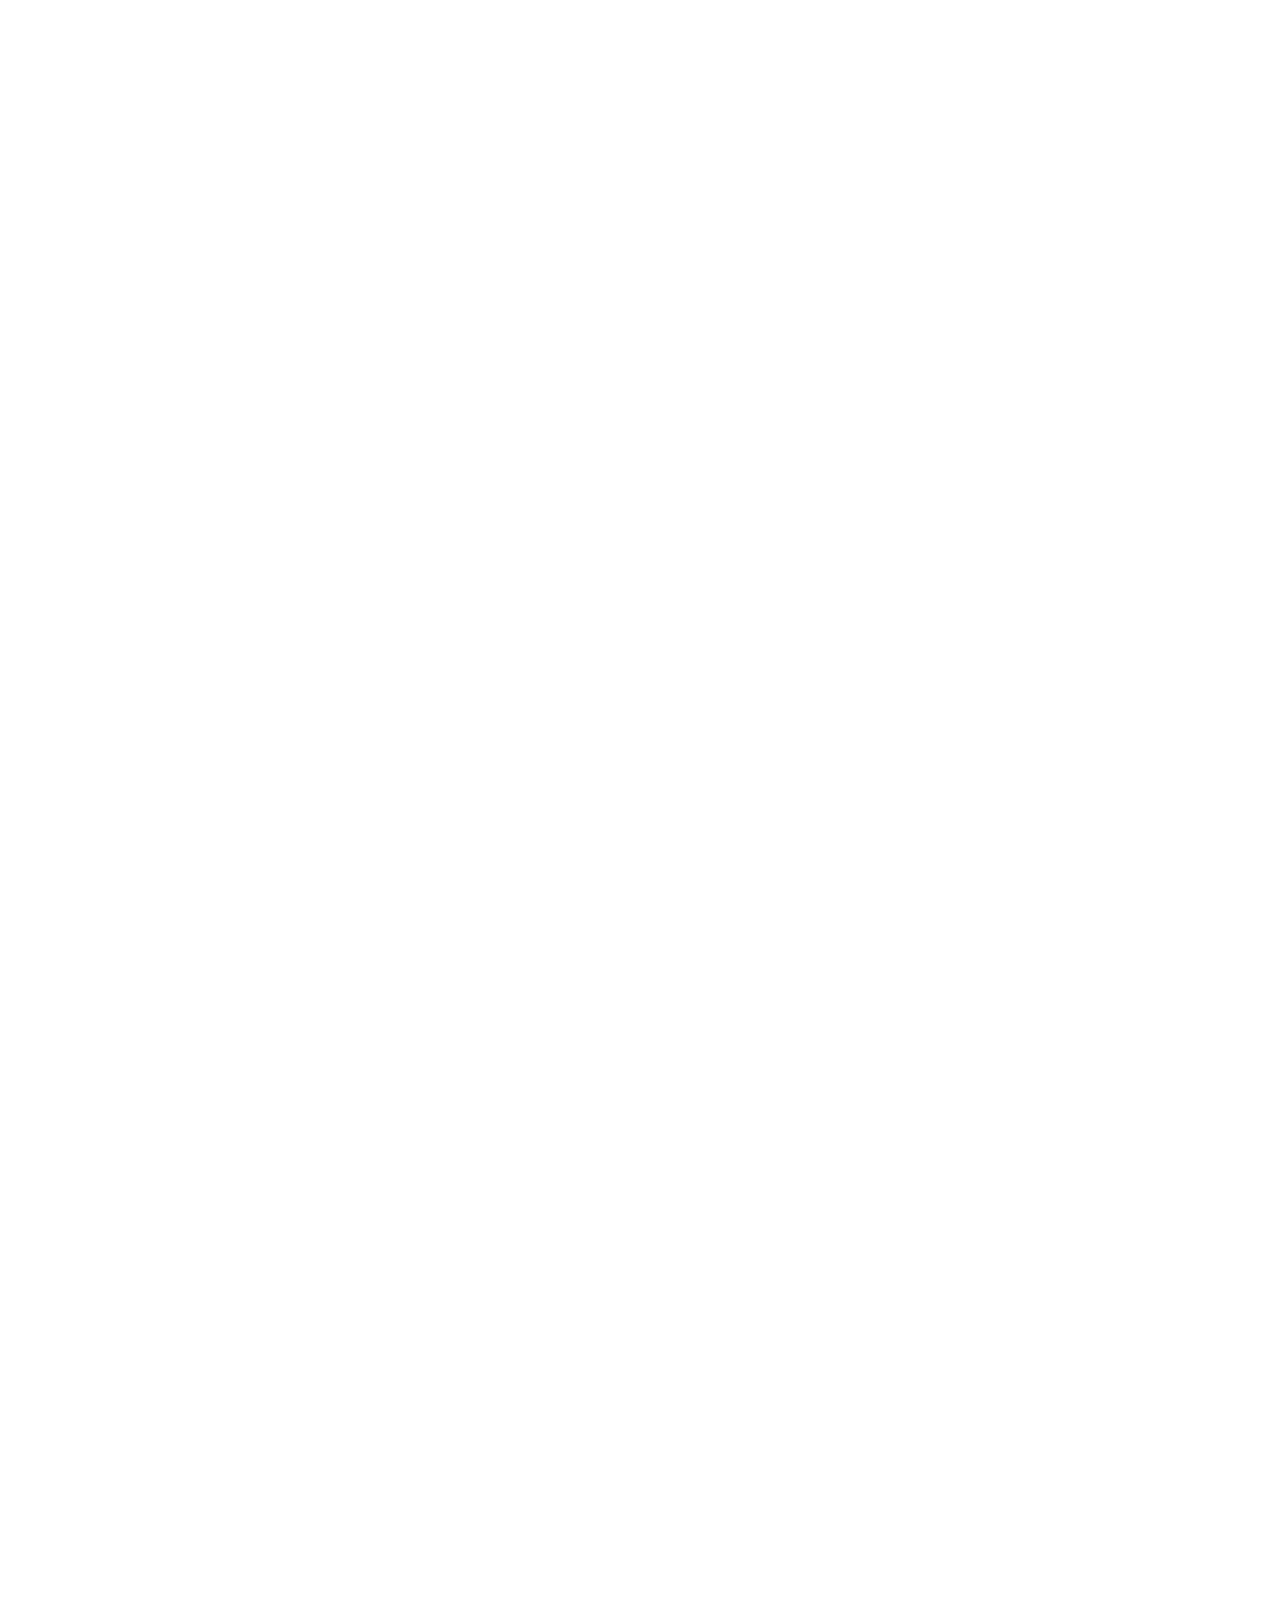
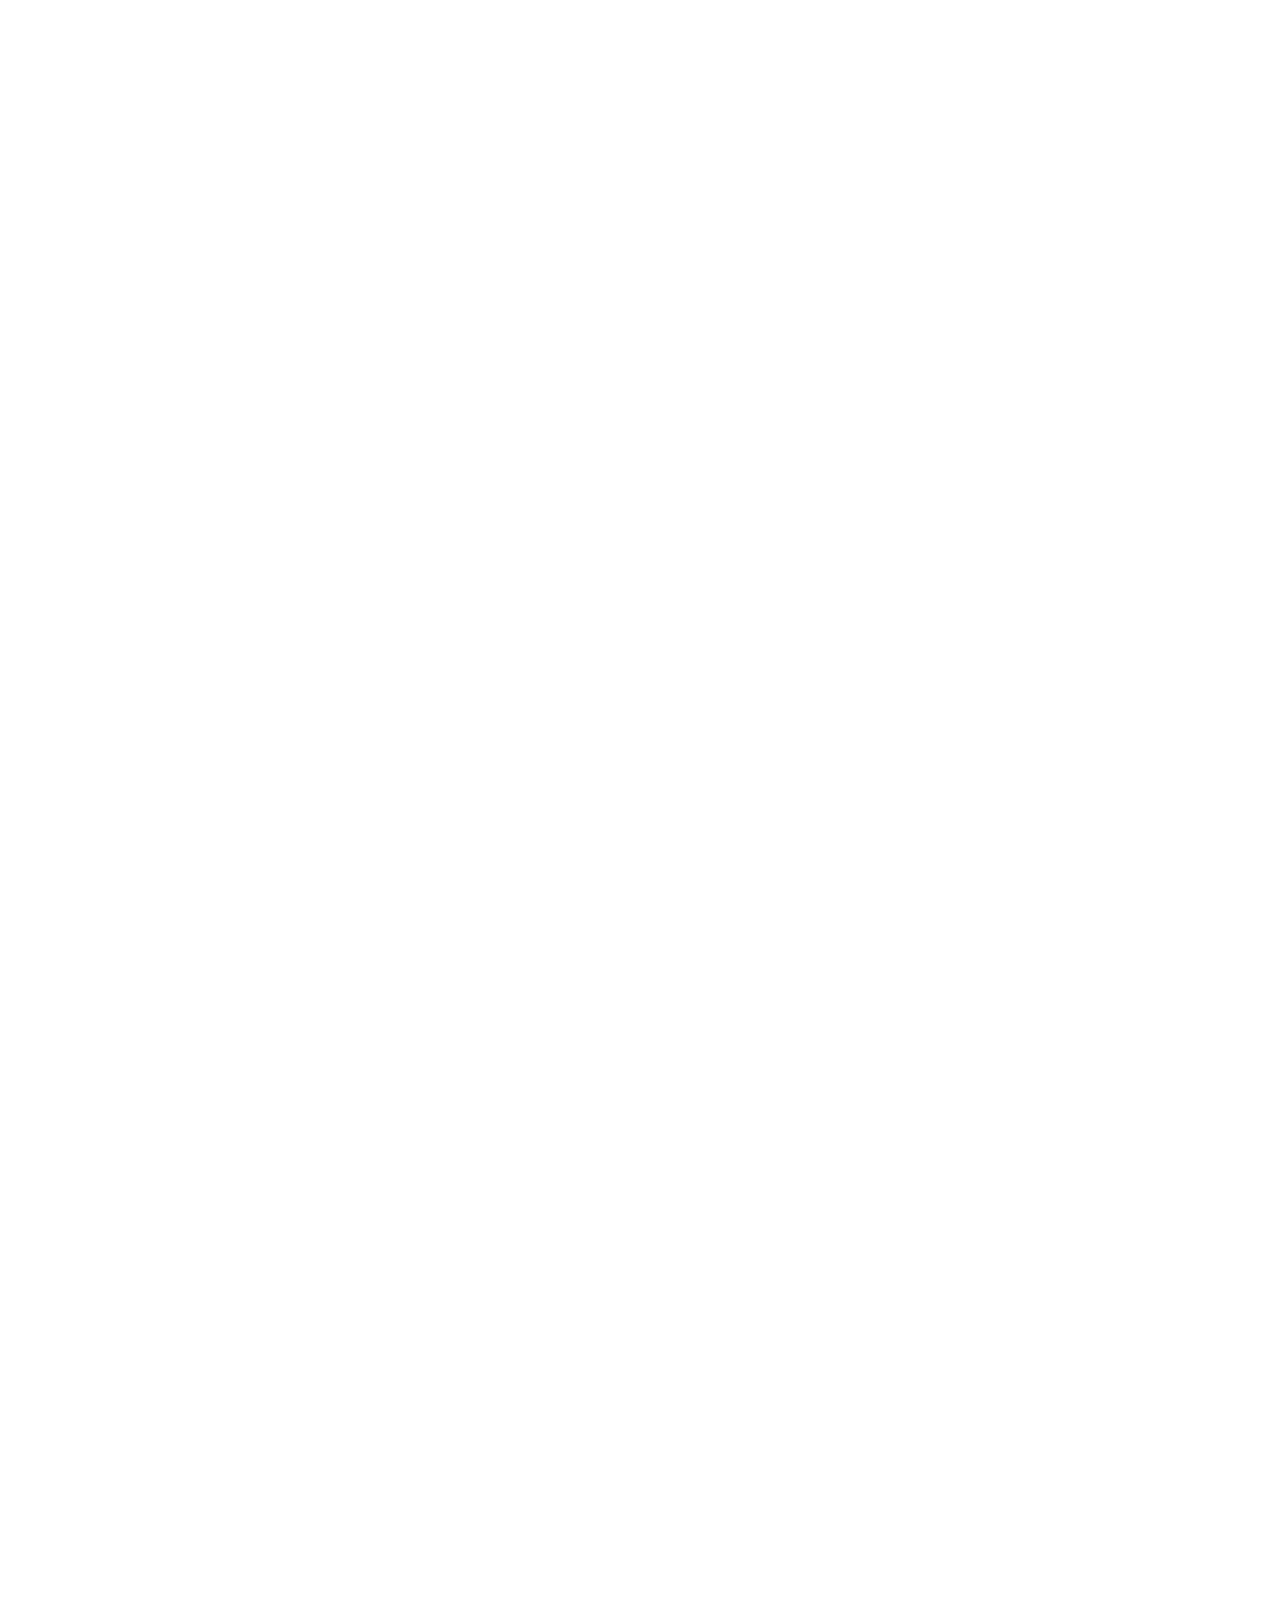
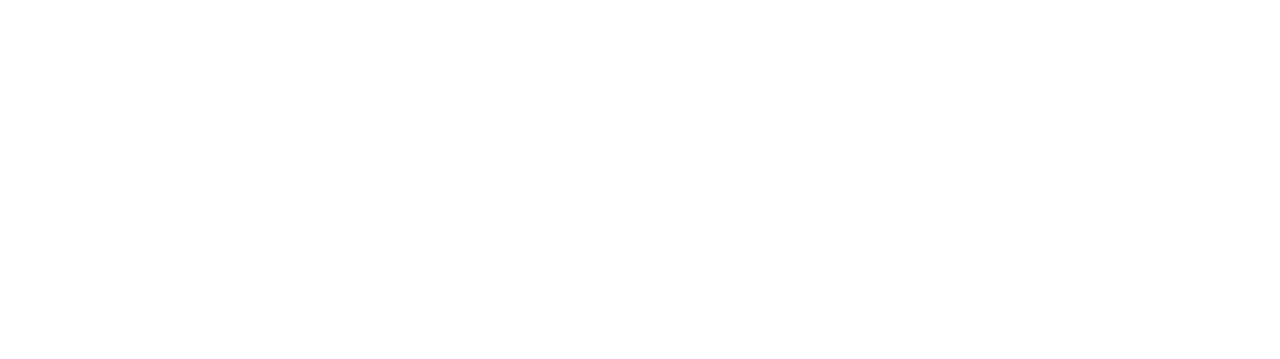
==== commit 770e6270: "variation-2" ====
--- a/index.html
+++ b/index.html
@@ -7,7 +7,7 @@
 <link rel="stylesheet" href="./css/style.css">
 </head>
 <body>
-    <div id="all-content">
+<div id="all-content">
 <section class="section-1">
     <div id="section-1-d1">
         <p class="h1">AEROPORT</p> 
@@ -25,11 +25,11 @@
 </section>
 
 <section class="section-2">
-    <div id="navrectangle2">
+    <div class="navrectangle2">
         <p class="navcolumn">
             О ШРИФТЕ
         </p>
-        <p id="navcolumn">О ШРИФТЕ </p>
+        <!-- <p id="navcolumn">О ШРИФТЕ </p> -->
     </div>
     <div class="contentsec2">
         <div> 
@@ -62,7 +62,7 @@
     <img src="./img/Aa.png" id="Aa">
     <p id="t4sec3" class="text-sec3"> В крупном кегле намеренно допускается <br> отсутствие оптической компенсации</p>
     <img src="./img/МГВУЗ HPZIW.png" id="HPZIW">
-    <p id="t5sec3" class="text-sec3"> Строчные буквы, наоборот, выверены <br> по ширине. Эта универсальность делает<br> Aeroport идеальным шрифтом <br> без засчек широкого применения</p>
+    <p id="t5sec3" class="text-sec3"> Строчные буквы, наоборот, выверены <br> по ширине. Эта универсальность <br> делает Aeroport идеальным шрифтом <br> без засчек широкого применения</p>
     <img src="./img/perfect readability.png" id="perfectreadability">
 </div>
 <div id="background3-union">
@@ -98,11 +98,6 @@
         <p class="text-content-folder" id="text-1--folder">Жгучий экстаз, близкий к финишу, проявил себя в быстром забеге, где юный игрок ловко маневрировал, чтобы вырваться вперед, но внезапно, хитрый соперник, оказавшись перед ним,  заблокировал доступ к цели, и юный герой остался
             у подножия триумфа.</p>
         </div>
-        <div class="block-2-folders">
-        <p class="text2-folder1" class="h1-content-folder" >Light Italic </p>
-        <p class="text2-folder1" class="text-content-folder">Жгучий экстаз, близкий к финишу, проявил себя в быстром забеге, где юный игрок ловко маневрировал, чтобы вырваться вперед, но внезапно, хитрый соперник, оказавшись перед ним,  заблокировал доступ к цели, и юный герой остался
-            у подножия триумфа.</p>
-        </div>
     </div>
 
     <div class="folders" id="regular-folder">
@@ -116,17 +111,17 @@
         </div>
         <div class="hr-content-folder"> </div>
         <div class="block-1-folders">
-        <p class="text-folder2" >Regular </p>
-        <p class="text-folder2">Быстрый, яркий и захватывающий мир компьютерных игр <br>завораживает всех без исключения: от юных энтузиастов 
-            <br>до опытных профессионалов.</p>
+        <p class="h1-content-folder" id="h1-1-light-folder3">Light </p>
+        <p class="text-content-folder" id="text-1--folder3">Жгучий экстаз, близкий к финишу, проявил себя в быстром забеге, где юный игрок ловко маневрировал, чтобы вырваться вперед, но внезапно, хитрый соперник, оказавшись перед ним,  заблокировал доступ к цели, и юный герой остался
+            у подножия триумфа.</p>
         </div>
         <div class="block-2-folders">
-        <p  class="text2-folder2">Regular italic</p>
-        <p  class="text2-folder2">Быстрый, яркий и захватывающий мир компьютерных игр <br>завораживает всех без исключения: от юных энтузиастов 
-            <br>до опытных профессионалов.</p>
-        </div>
-    </div>
-
+        <p class="h1-content-folder" id="h1-2-light-folder3">Light italic</p>
+        <p class="text-content-folder" id="text-2--folder3">Жгучий экстаз, близкий к финишу, проявил себя в быстром забеге, где юный игрок ловко маневрировал, чтобы вырваться вперед, но внезапно, хитрый соперник, оказавшись перед ним,  заблокировал доступ к цели, и юный герой остался 
+            у подножия триумфа.</p>
+        </div>
+    </div>
+    
     <div class="folders" id="medium-folder">
     <img src="./img/folder.png" id="Medium">
     <p class="text-sec4" id="t-medium">Medium</p> 
@@ -134,22 +129,20 @@
     <div class="content-folder" id="content-folder3">
         <div class="arrows-folder"> 
         <img src="./img/Component 5/Vector 59.png">
-        <img src="img/Component 5/Vector 60.png">
-        </div>
-        <div class="hr-content-folder"> </div>
-        <div class="block-1-folders">
-        <p class="text1-folder3">Medium </p>
-        <p class="text1-folder3">Быстрый, яркий и захватывающий мир компьютерных игр <br>завораживает всех без исключения: от юных энтузиастов 
-            <br>до опытных профессионалов.</p>
+        <img src="./img/Component 5/Vector 60.png">
+        </div>
+        <div class="hr-content-folder"> </div>
+        <div class="block-1-folders">
+        <p class="h1-content-folder" id="h1-1-light-folder3">Light </p>
+        <p class="text-content-folder" id="text-1--folder3">Жгучий экстаз, близкий к финишу, проявил себя в быстром забеге, где юный игрок ловко маневрировал, чтобы вырваться вперед, но внезапно, хитрый соперник, оказавшись перед ним,  заблокировал доступ к цели, и юный герой остался
+            у подножия триумфа.</p>
         </div>
         <div class="block-2-folders">
-        <p class="text2-folder3">Medium italic</p>
-        <p class="text2-folder3">Быстрый, яркий и захватывающий мир компьютерных игр <br>завораживает всех без исключения: от юных энтузиастов 
-            <br>до опытных профессионалов.</p>
-        </div>
-    </div>
-
-
+        <p class="h1-content-folder" id="h1-2-light-folder3">Light italic</p>
+        <p class="text-content-folder" id="text-2--folder3">Жгучий экстаз, близкий к финишу, проявил себя в быстром забеге, где юный игрок ловко маневрировал, чтобы вырваться вперед, но внезапно, хитрый соперник, оказавшись перед ним,  заблокировал доступ к цели, и юный герой остался 
+            у подножия триумфа.</p>
+        </div>
+    </div>
     <div class="folders" id="bold-folder">
     <img src="./img/folder.png" id="bold">
     <p class="text-sec4" id="t-bold"> Bold</p>
@@ -157,18 +150,18 @@
     <div class="content-folder" id="content-folder4">
         <div class="arrows-folder"> 
         <img src="./img/Component 5/Vector 59.png">
-        <img src="img/Component 5/Vector 60.png">
-        </div>
-        <div class="hr-content-folder"> </div>
-        <div class="block-1-folders">
-        <p class="text1-folder4">Bold </p>
-        <p class="text1-folder4" >Быстрый, яркий и захватывающий мир компьютерных игр <br>завораживает всех без исключения: от юных энтузиастов 
-            <br>до опытных профессионалов.</p>
+        <img src="./img/Component 5/Vector 60.png">
+        </div>
+        <div class="hr-content-folder"> </div>
+        <div class="block-1-folders">
+        <p class="h1-content-folder" id="h1-1-light-folder4">Light </p>
+        <p class="text-content-folder" id="text-1--folder4">Жгучий экстаз, близкий к финишу, проявил себя в быстром забеге, где юный игрок ловко маневрировал, чтобы вырваться вперед, но внезапно, хитрый соперник, оказавшись перед ним,  заблокировал доступ к цели, и юный герой остался
+            у подножия триумфа.</p>
         </div>
         <div class="block-2-folders">
-        <p class="text2-folder4">Bold italic</p>
-        <p class="text2-folder4">Быстрый, яркий и захватывающий мир компьютерных игр <br>завораживает всех без исключения: от юных энтузиастов 
-            <br>до опытных профессионалов.</p>
+        <p class="h1-content-folder" id="h1-2-light-folder4">Light italic</p>
+        <p class="text-content-folder" id="text-2--folder4">Жгучий экстаз, близкий к финишу, проявил себя в быстром забеге, где юный игрок ловко маневрировал, чтобы вырваться вперед, но внезапно, хитрый соперник, оказавшись перед ним,  заблокировал доступ к цели, и юный герой остался 
+            у подножия триумфа.</p>
         </div>
     </div>
 
@@ -179,17 +172,17 @@
     <div class="content-folder" id="content-folder5">
         <div class="arrows-folder"> 
         <img src="./img/Component 5/Vector 59.png">
-        <img src="img/Component 5/Vector 60.png">
-        </div>
-        <div class="hr-content-folder"> </div>
-        <div class="block-1-folders">
-        <p class="text1-folder5">Black </p>
-        <p class="text1-folder5">Жгучий экстаз, близкий к финишу, проявил себя в быстром забеге, где юный игрок ловко маневрировал, чтобы вырваться вперед, но внезапно, хитрый соперник, оказавшись перед ним,  заблокировал доступ к цели, и юный герой остался
+        <img src="./img/Component 5/Vector 60.png">
+        </div>
+        <div class="hr-content-folder"> </div>
+        <div class="block-1-folders">
+        <p class="h1-content-folder" id="h1-1-light-folder5">Light </p>
+        <p class="text-content-folder" id="text-1--folder5">Жгучий экстаз, близкий к финишу, проявил себя в быстром забеге, где юный игрок ловко маневрировал, чтобы вырваться вперед, но внезапно, хитрый соперник, оказавшись перед ним,  заблокировал доступ к цели, и юный герой остался
             у подножия триумфа.</p>
         </div>
         <div class="block-2-folders">
-        <p class="text2-folder5">Black italic</p>
-        <p class="text2-folder5">Жгучий экстаз, близкий к финишу, проявил себя в быстром забеге, где юный игрок ловко маневрировал, чтобы вырваться вперед, но внезапно, хитрый соперник, оказавшись перед ним,  заблокировал доступ к цели, и юный герой остался 
+        <p class="h1-content-folder" id="h1-2-light-folder5">Light italic</p>
+        <p class="text-content-folder" id="text-2--folder5">Жгучий экстаз, близкий к финишу, проявил себя в быстром забеге, где юный игрок ловко маневрировал, чтобы вырваться вперед, но внезапно, хитрый соперник, оказавшись перед ним,  заблокировал доступ к цели, и юный герой остался 
             у подножия триумфа.</p>
         </div>
     </div>
@@ -201,12 +194,17 @@
     <div class="content-folder" id="content-folder6">
         <div class="arrows-folder"> 
         <img src="./img/Component 5/Vector 59.png">
-        <img src="img/Component 5/Vector 60.png">
-        </div>
-        <div class="hr-content-folder"> </div>
-        <div class="block-1-folders">
-        <p class="text1-folder6">Mono </p>
-        <p class="text1-folder6">Жгучий экстаз, близкий к финишу, проявил себя в быстром забеге, где юный игрок ловко маневрировал, чтобы вырваться вперед, но внезапно, хитрый соперник, оказавшись перед ним,  заблокировал доступ к цели, и юный герой остался
+        <img src="./img/Component 5/Vector 60.png">
+        </div>
+        <div class="hr-content-folder"> </div>
+        <div class="block-1-folders">
+        <p class="h1-content-folder" id="h1-1-light-folder6">Light </p>
+        <p class="text-content-folder" id="text-1--folder6">Жгучий экстаз, близкий к финишу, проявил себя в быстром забеге, где юный игрок ловко маневрировал, чтобы вырваться вперед, но внезапно, хитрый соперник, оказавшись перед ним,  заблокировал доступ к цели, и юный герой остался
+            у подножия триумфа.</p>
+        </div>
+        <div class="block-2-folders">
+        <p class="h1-content-folder" id="h1-2-light-folder6">Light italic</p>
+        <p class="text-content-folder" id="text-2--folder6">Жгучий экстаз, близкий к финишу, проявил себя в быстром забеге, где юный игрок ловко маневрировал, чтобы вырваться вперед, но внезапно, хитрый соперник, оказавшись перед ним,  заблокировал доступ к цели, и юный герой остался 
             у подножия триумфа.</p>
         </div>
     </div>  
@@ -418,13 +416,8 @@
 <p id="lang">языков</p>
 <p id="HAT"> ХЭТ</p>
 <p id="SHOT"> ШОТ</p>
-<div id="footer">
-    <p id="art-practice">Арт-практика</p>
-    <p id="name-of-autor"> Калимуллина Азалия</p>
-    <p id="group">Б24ДЗ08</p>
-</div>
-</section>
-
-</div>
+</section>
+</div>
+
 </body>
 </html>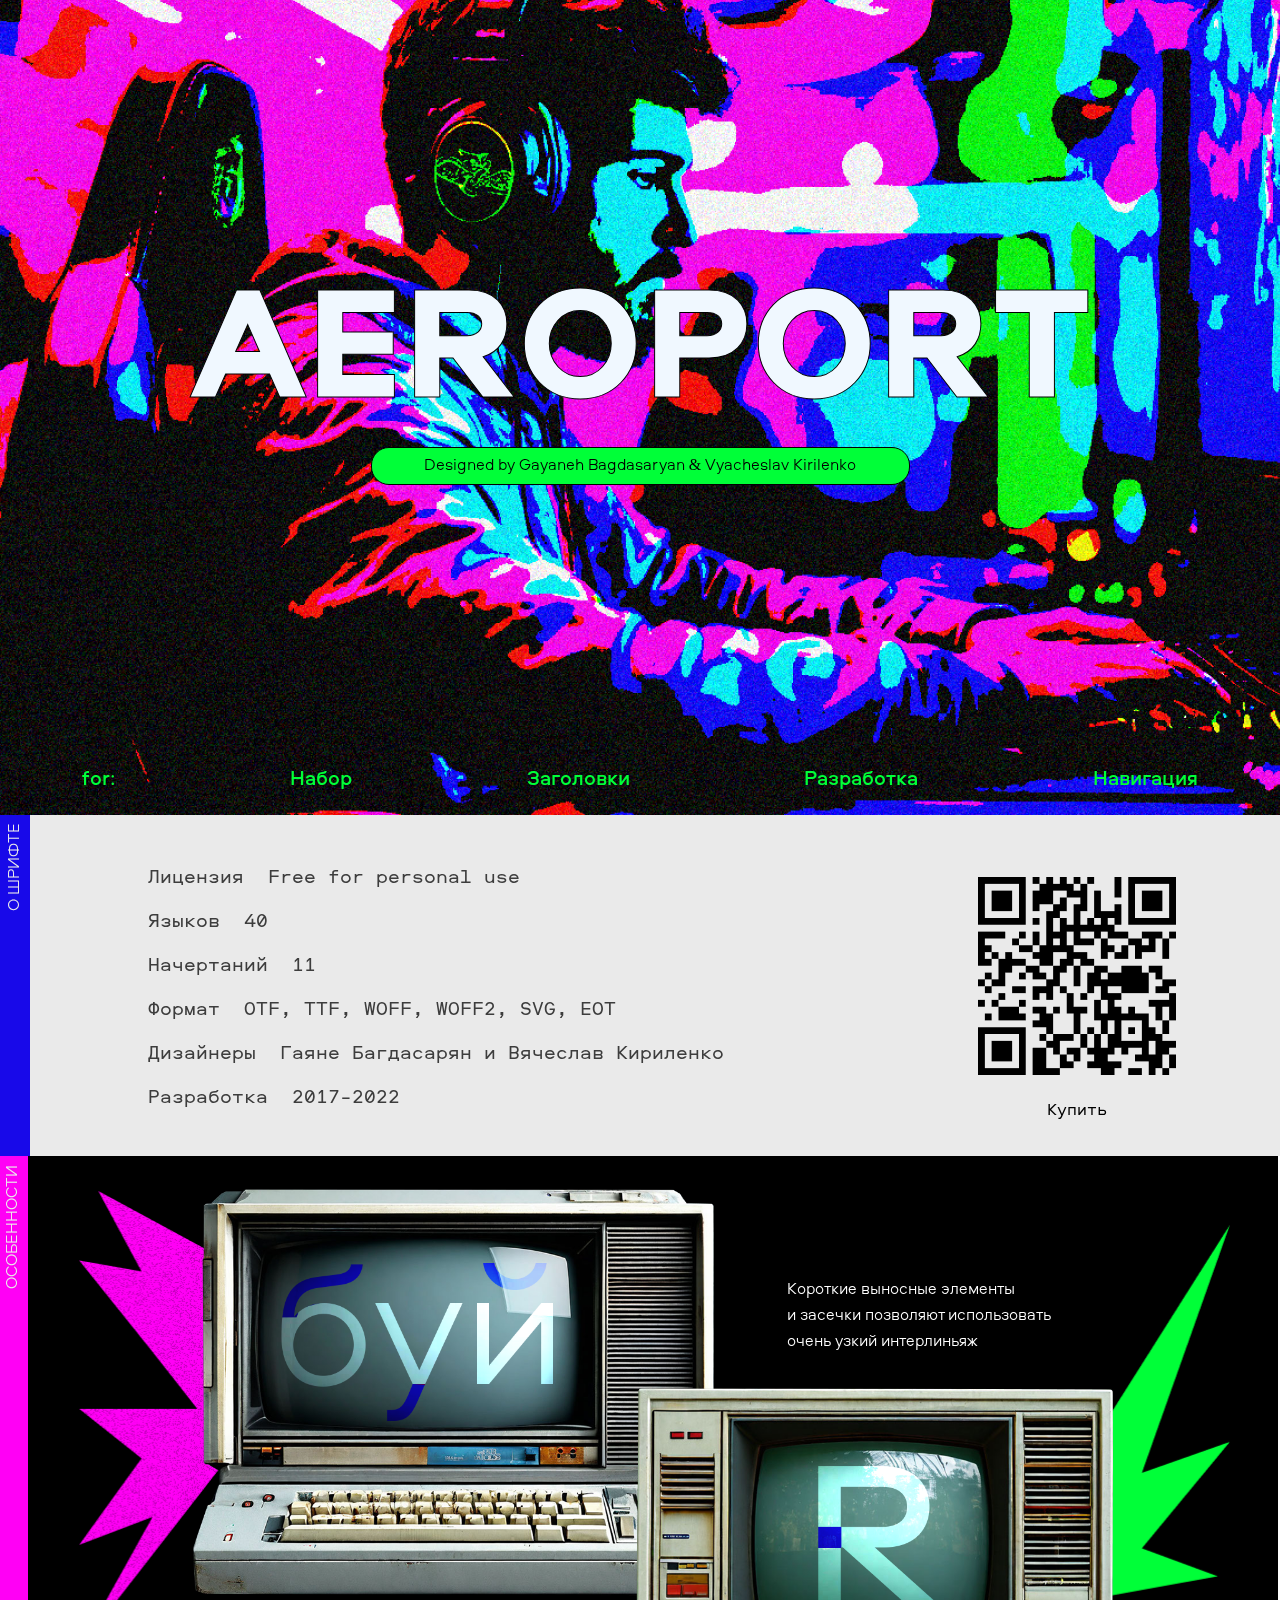
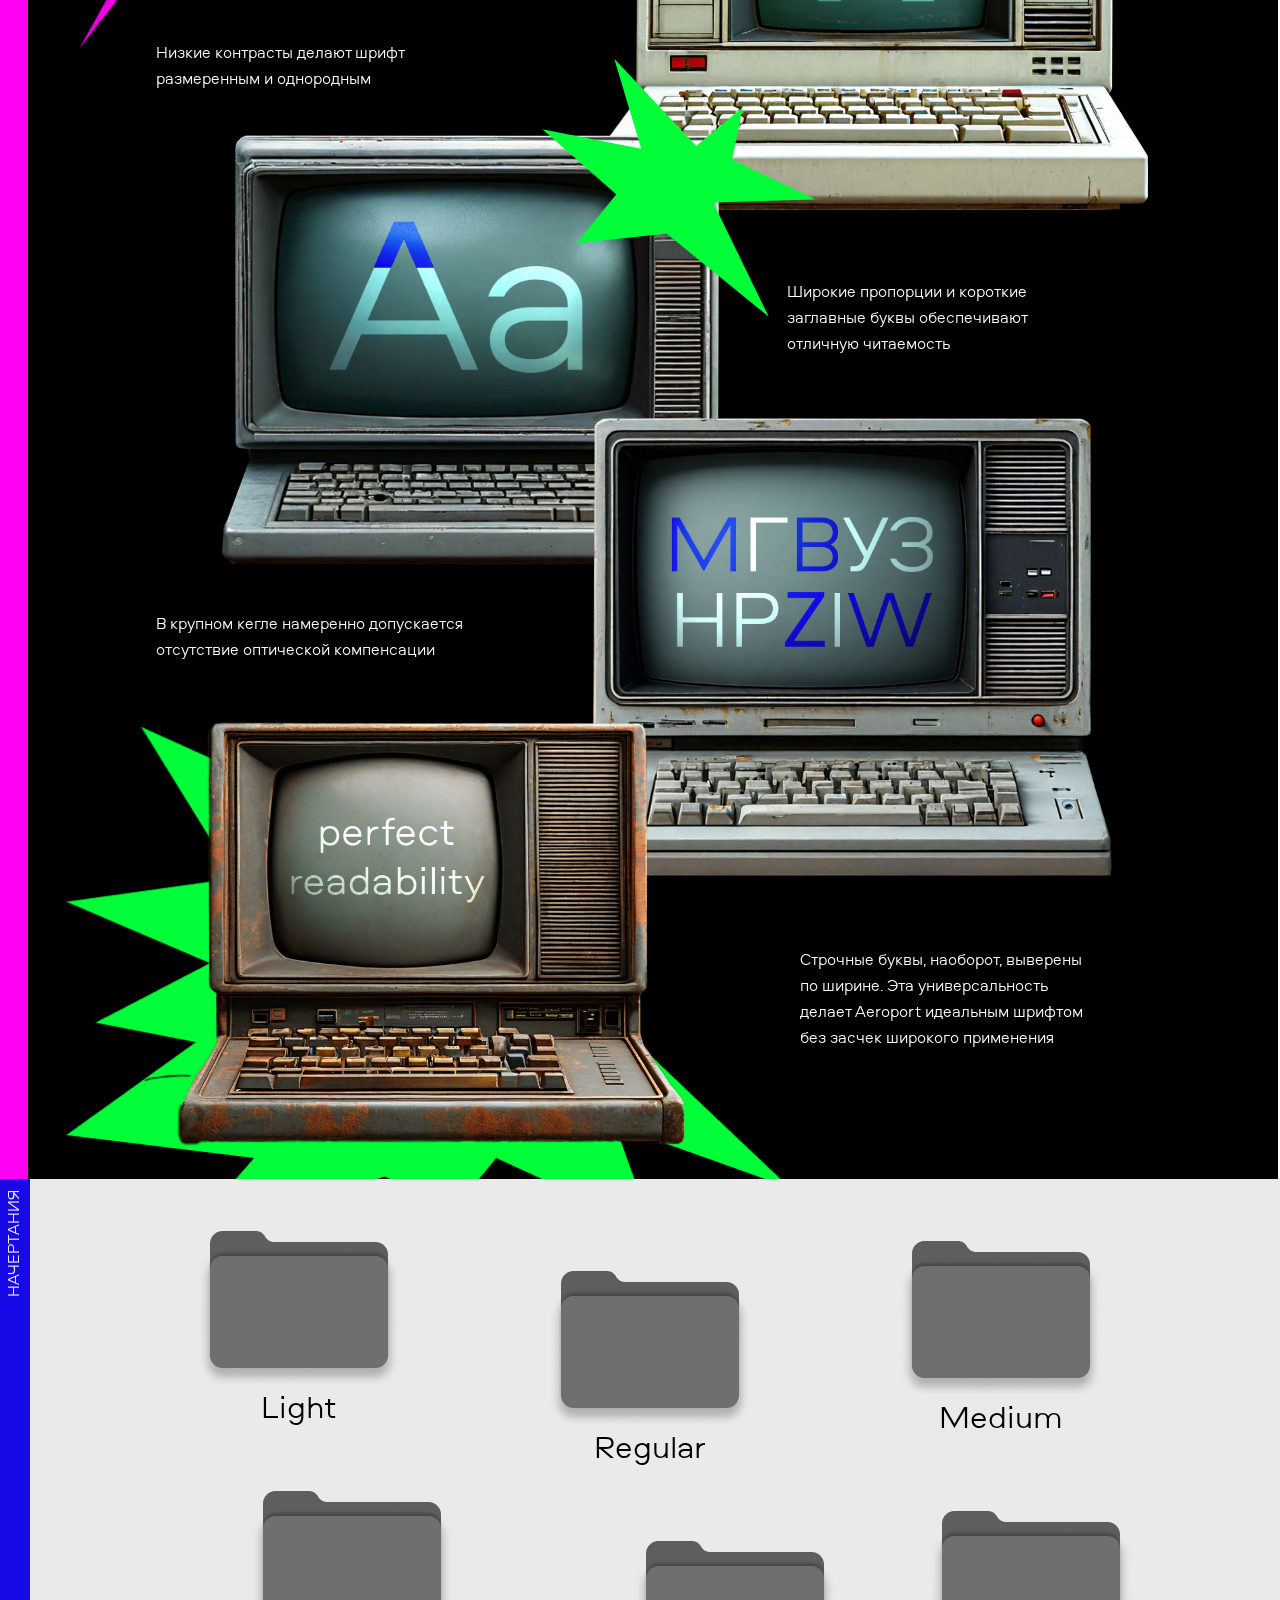
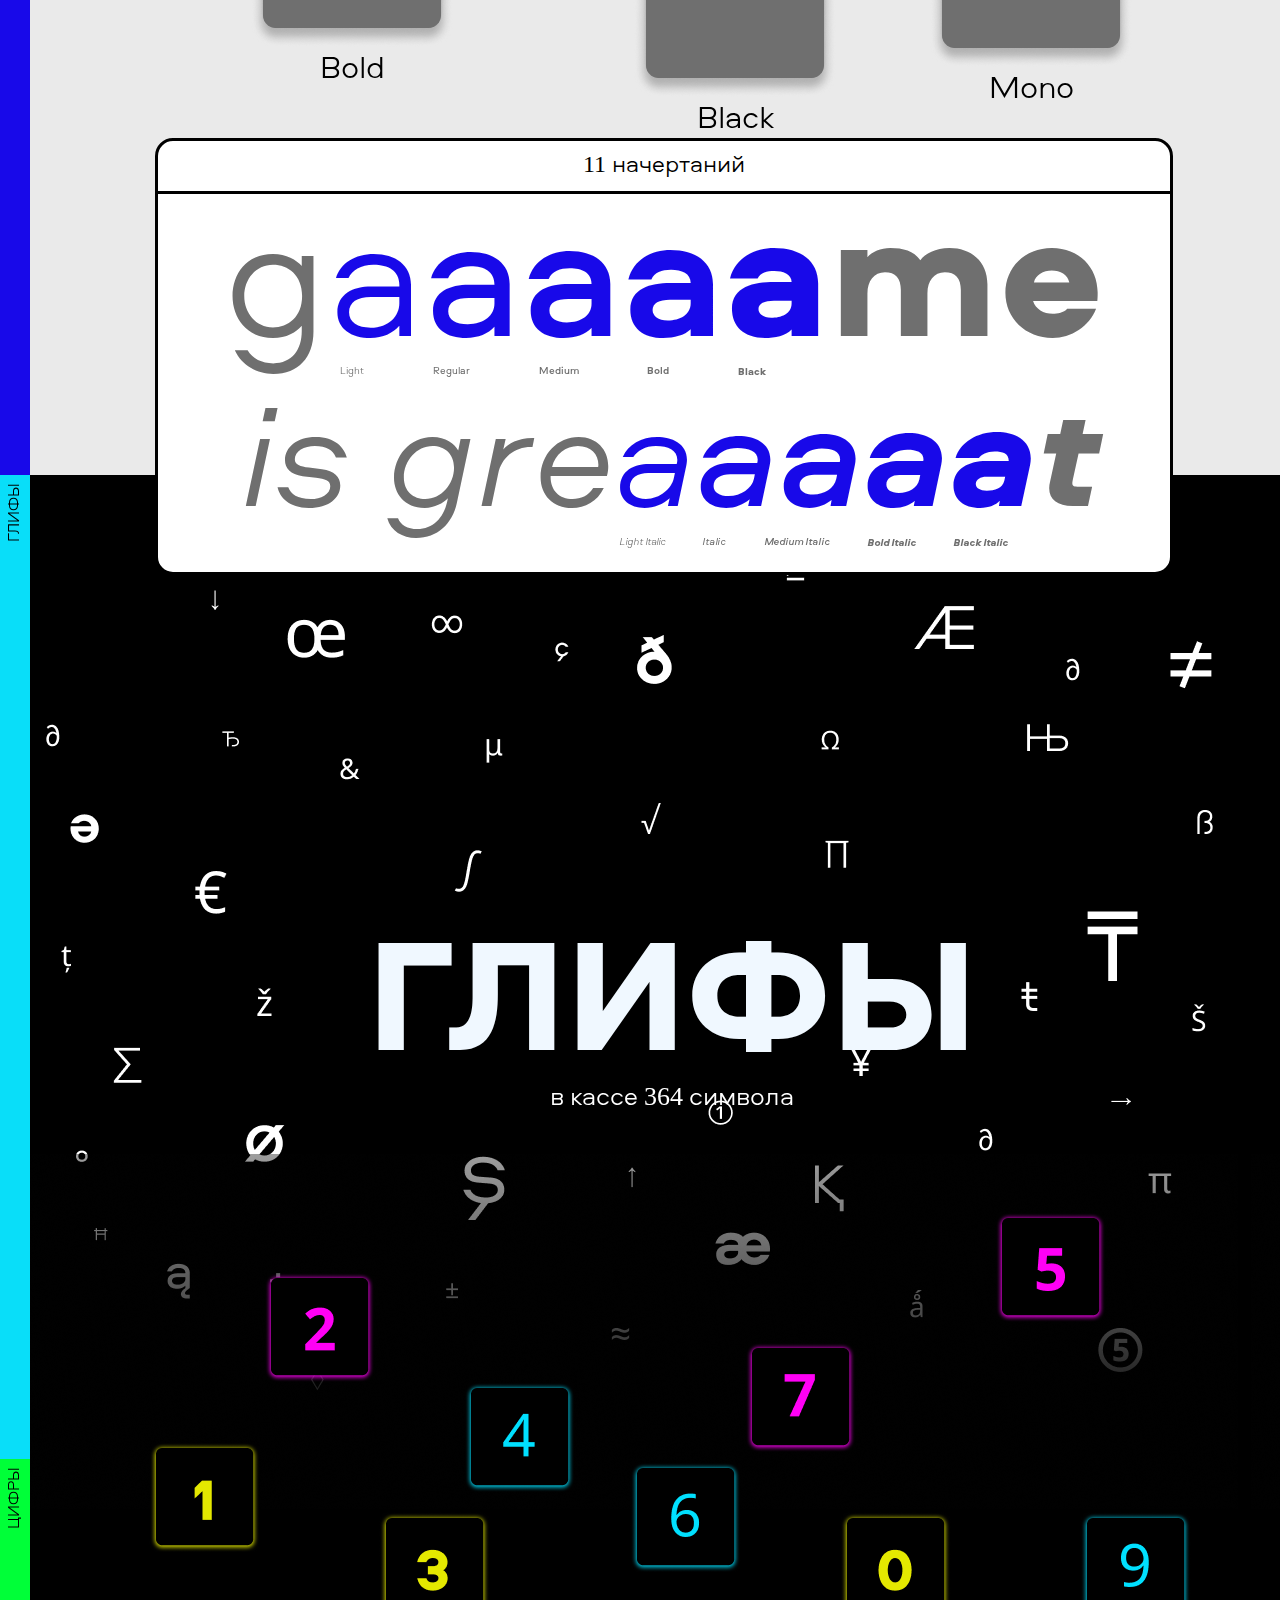
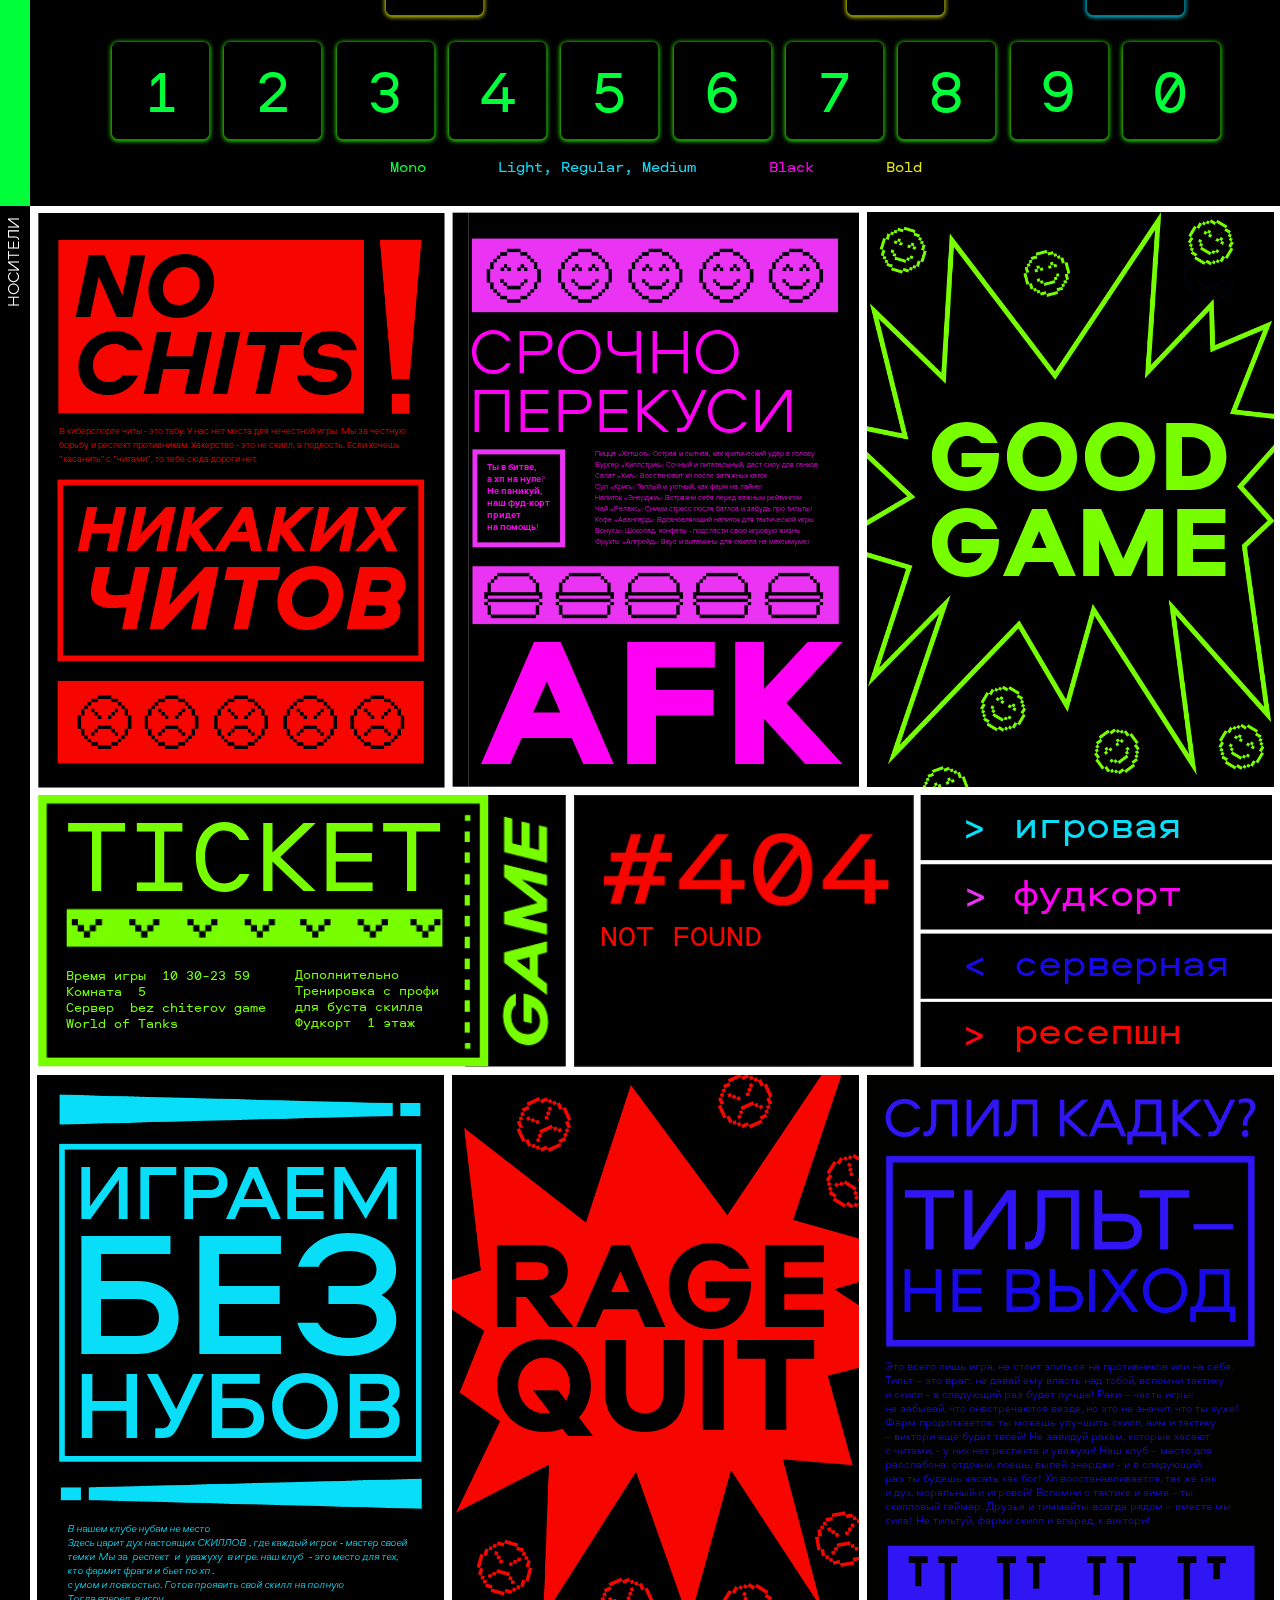
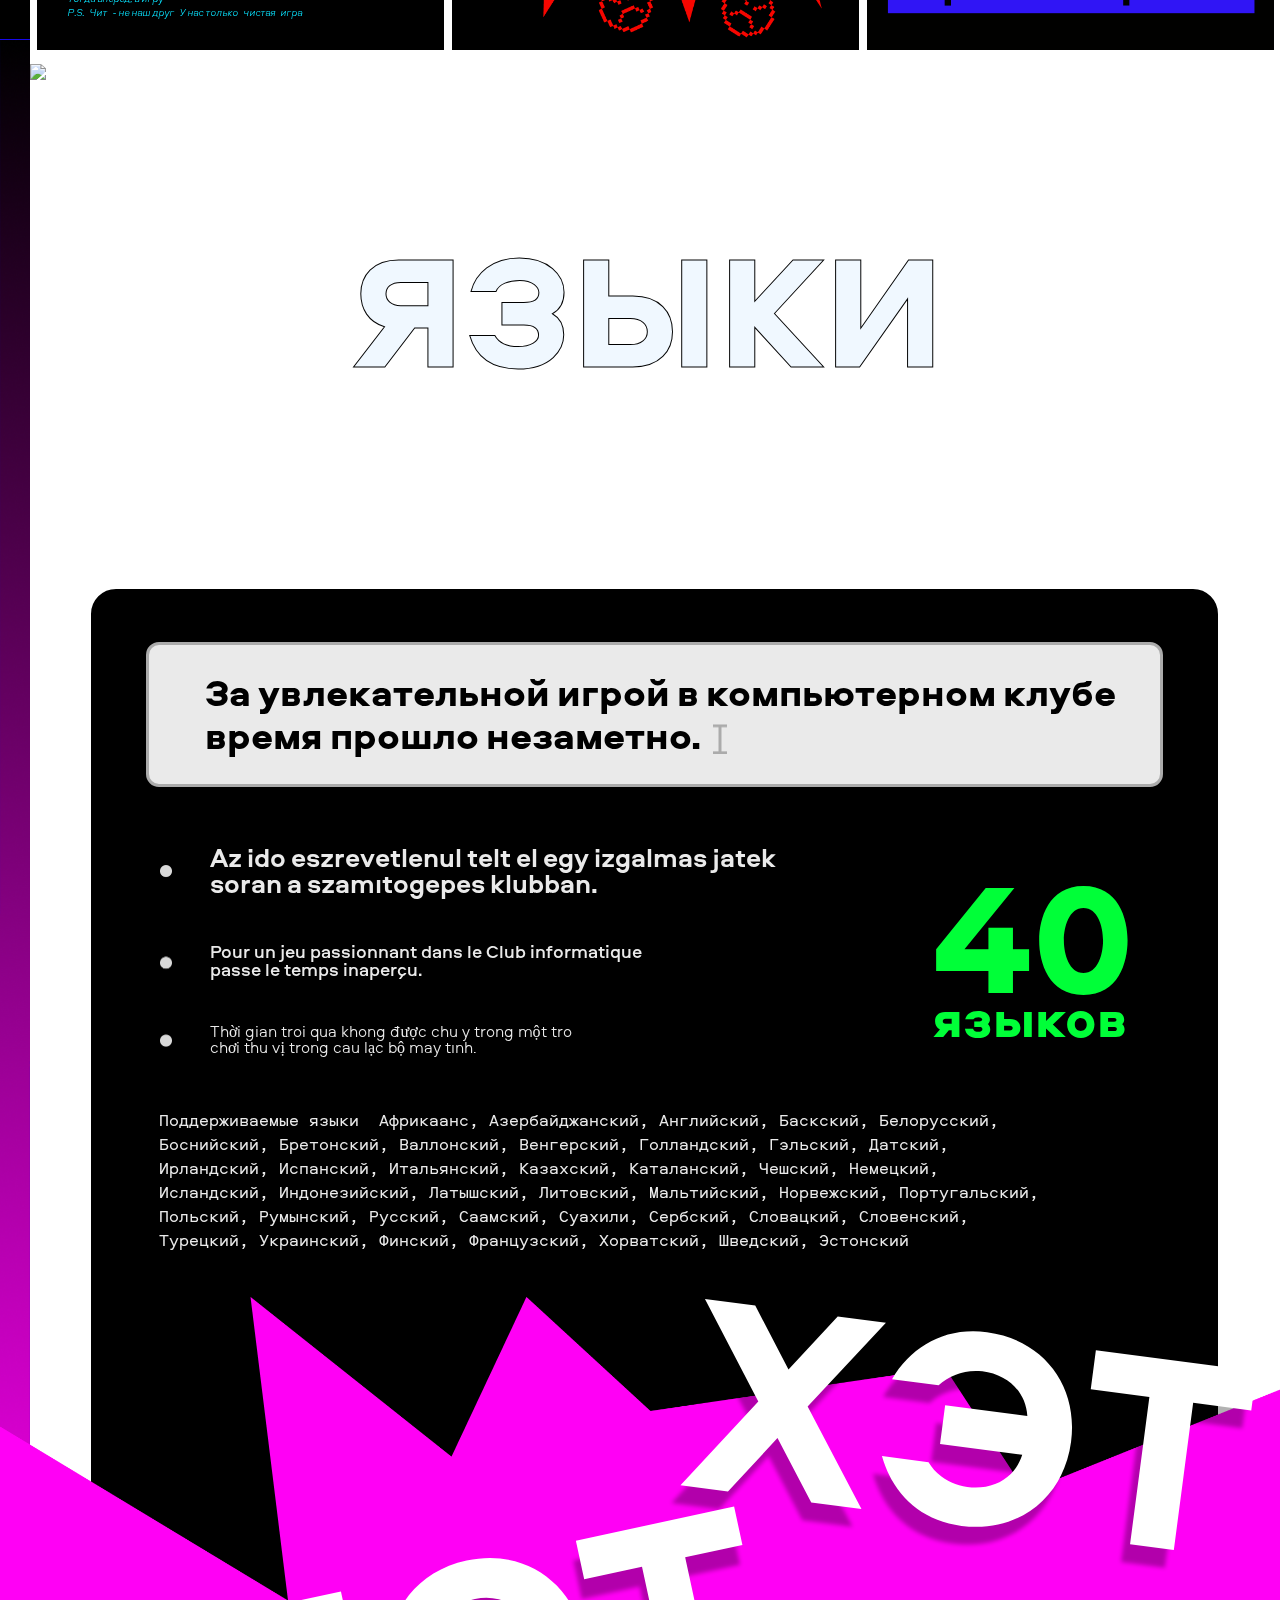
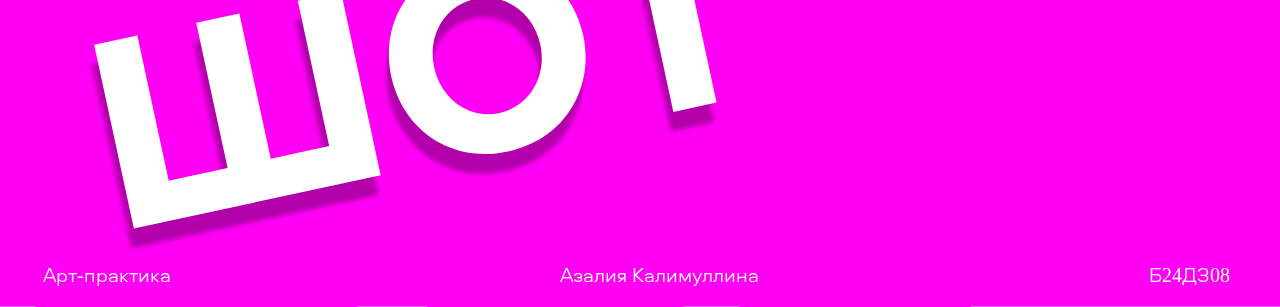
==== commit 07cf6b24: "variation3" ====
--- a/index.html
+++ b/index.html
@@ -3,7 +3,7 @@
 <head>
 <meta charset="UTF-8">
 <meta name="viewport" content="width=device-width, initial-scale=1.0">
-<title>Document</title>
+<title>Aeroport</title>
 <link rel="stylesheet" href="./css/style.css">
 </head>
 <body>
@@ -52,7 +52,7 @@
 <section class="section-3">
 
 <div id="sec3">
-    <div>
+    <div class="content-sec3">
     <img src="./img/star sec3.png" id="starsec3">
     <img src="./img/booy.png" id="booy">
     <p id="t1sec3" class="text-sec3"> Короткие выносные элементы <br> и засечки позволяют использовать <br> очень узкий интерлиньяж</p>
@@ -67,17 +67,17 @@
 </div>
 <div id="background3-union">
     <div id="navrectangle3">
-    <p id="navcolumn3"> ОСОБЕННОСТИ</p>
+    <p class="navcolumn3"> ОСОБЕННОСТИ</p>
     <p class="dop-rec">mbbkggb</p>    
     </div>
     <img src="./img/background3.png" id="background3">
 </div>
-<img id="details-sec3" src="/img/details for sec3.png">
+
 </div>
 </section>
 <div id="sec4">
     <div id="navrectangle4"> 
-        <p id="navcolumn4">НАЧЕРТАНИЯ</p>
+        <p class="navcolumn4">НАЧЕРТАНИЯ</p>
     </div>
 </div>
 
@@ -256,7 +256,7 @@
 
 <section id="section-5">
 <div id="navrectangle5"> 
-<p id="navcolumn5">ГЛИФЫ</p>
+<p class="navcolumn5">ГЛИФЫ</p>
 <p class="dop-rec">g</p>
 </div>
 <div id="glips">
@@ -264,7 +264,7 @@
 <p id="cassa"> в кассе 364 символа</p>
 </div>
 <div id="navrectangle6"> 
-    <p id="navcolumn6">ЦИФРЫ</p>
+    <p class="navcolumn6">ЦИФРЫ</p>
     <p class="dop-rec">g</p>
 </div>
 <img src=".//img/buttom yellow.png" id="one-yellow">
@@ -312,7 +312,7 @@
 <section id="section-6">
     <div id="navrectangle7"> 
         <p class="dop-rec">g</p>
-        <p id="navcolumn7">НОСИТЕЛИ</p>
+        <p class="navcolumn7">НОСИТЕЛИ</p>
     </div>
     <img src="./img/Ресурс 2-8.png" id="no-chits">
     <img src=".//img/Ресурс 1-8.png" id="noob">
@@ -396,7 +396,7 @@
 <div id="back-sec8-union">
     <div id="navrectangle8">
     <img id="img-navrectangle8" src=".//img/navrec7.png">
-    <p id="navcolumn8"> ЯЗЫКИ</p>
+  
     </div>
 <img id="background8" src=".//img/MOSHED-2024-10-4-0-28-43.gif">
 </div>
@@ -416,8 +416,14 @@
 <p id="lang">языков</p>
 <p id="HAT"> ХЭТ</p>
 <p id="SHOT"> ШОТ</p>
-</section>
-</div>
+<p class="navcolumn8"> ЯЗЫКИ</p>
+</section>
+</div>
+    <div id="footer">
+        <p> Арт-практика</p>
+        <p> Азалия Калимуллина</p>
+        <p>Б24ДЗ08</p>
+    </div>
 
 </body>
 </html>